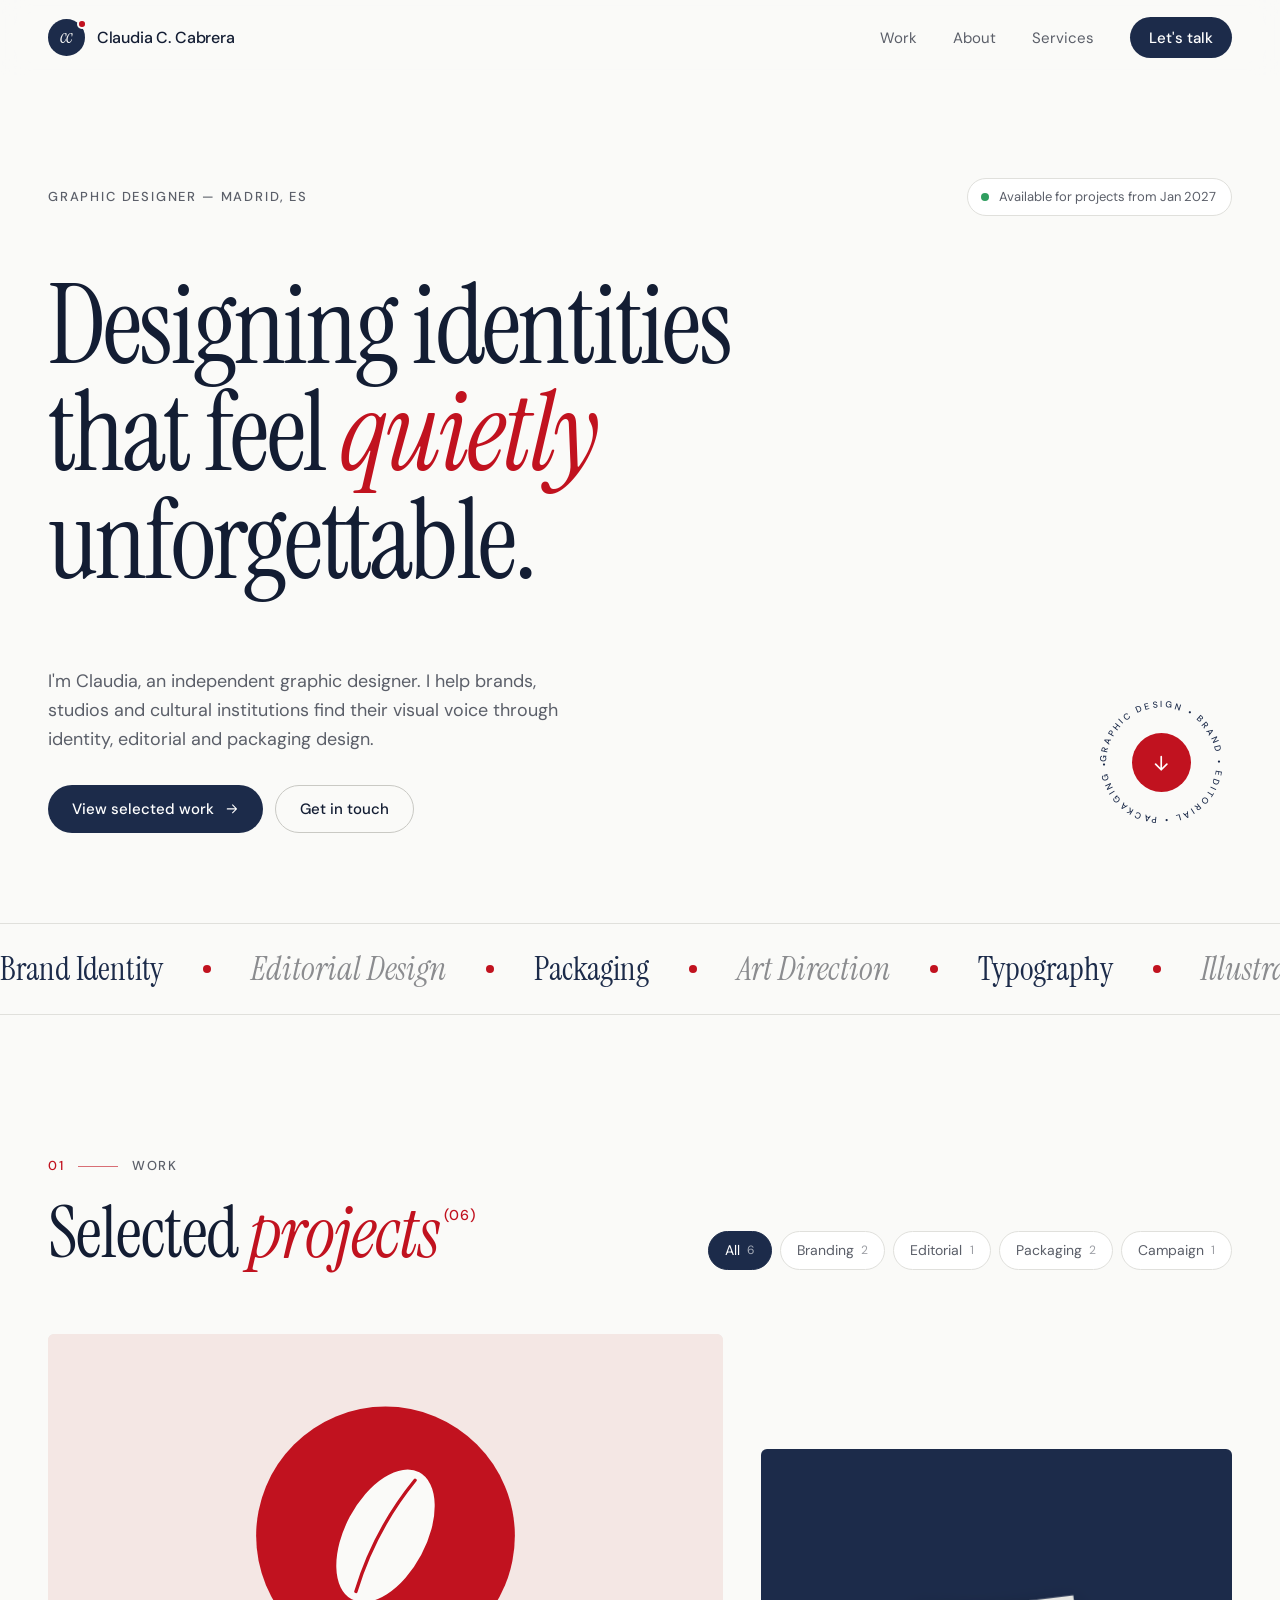
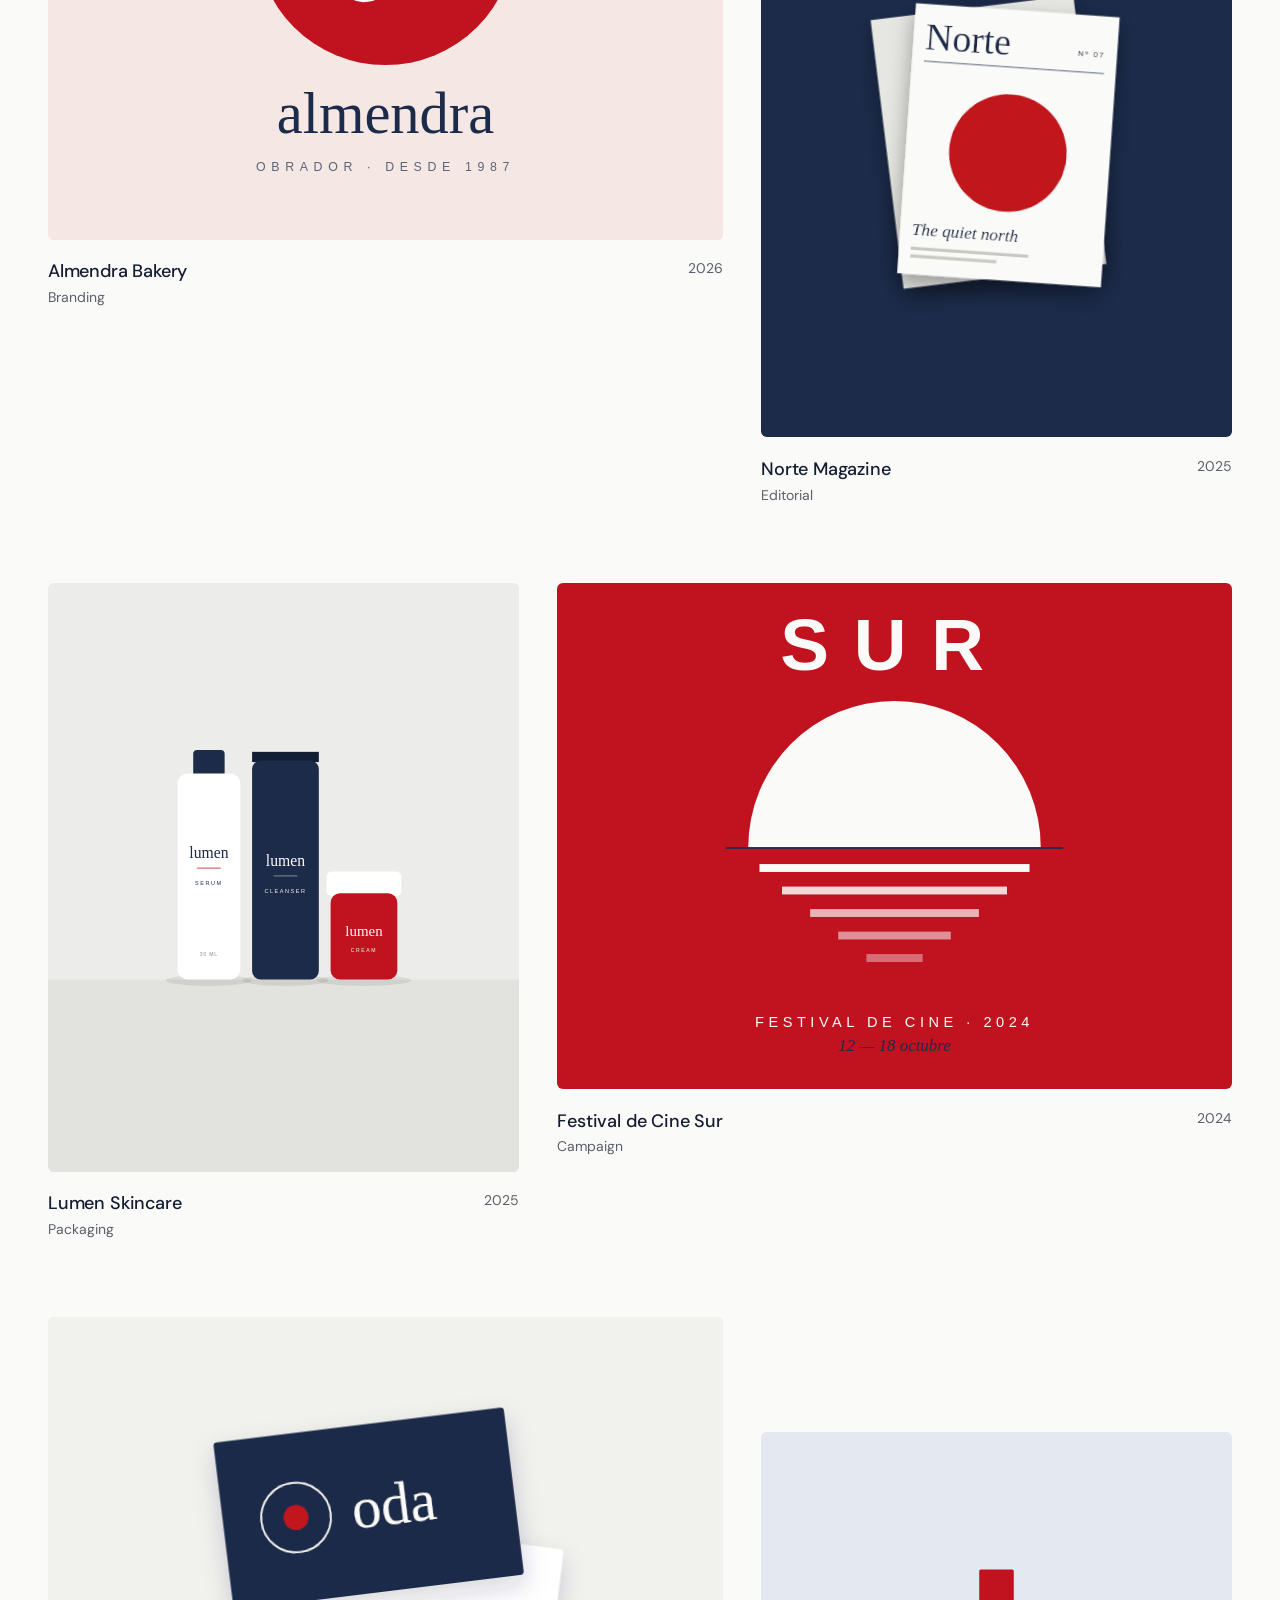
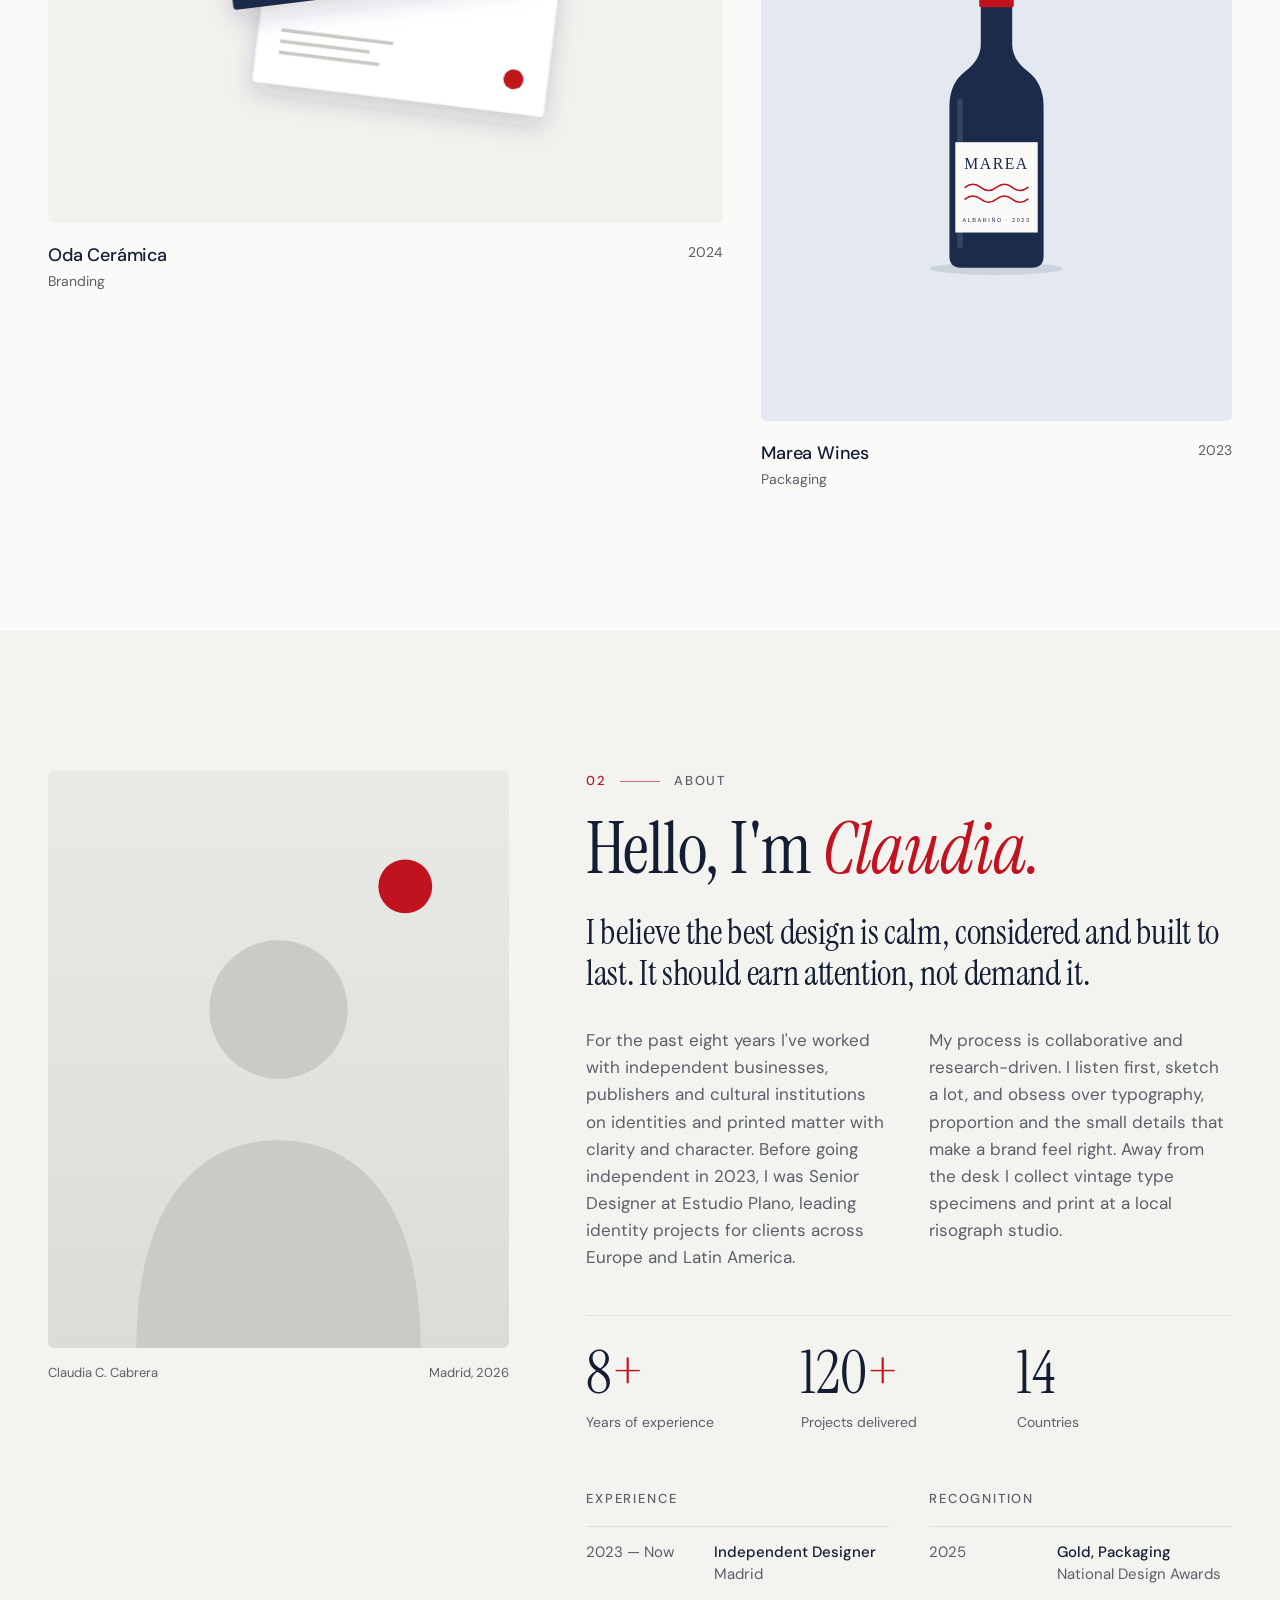
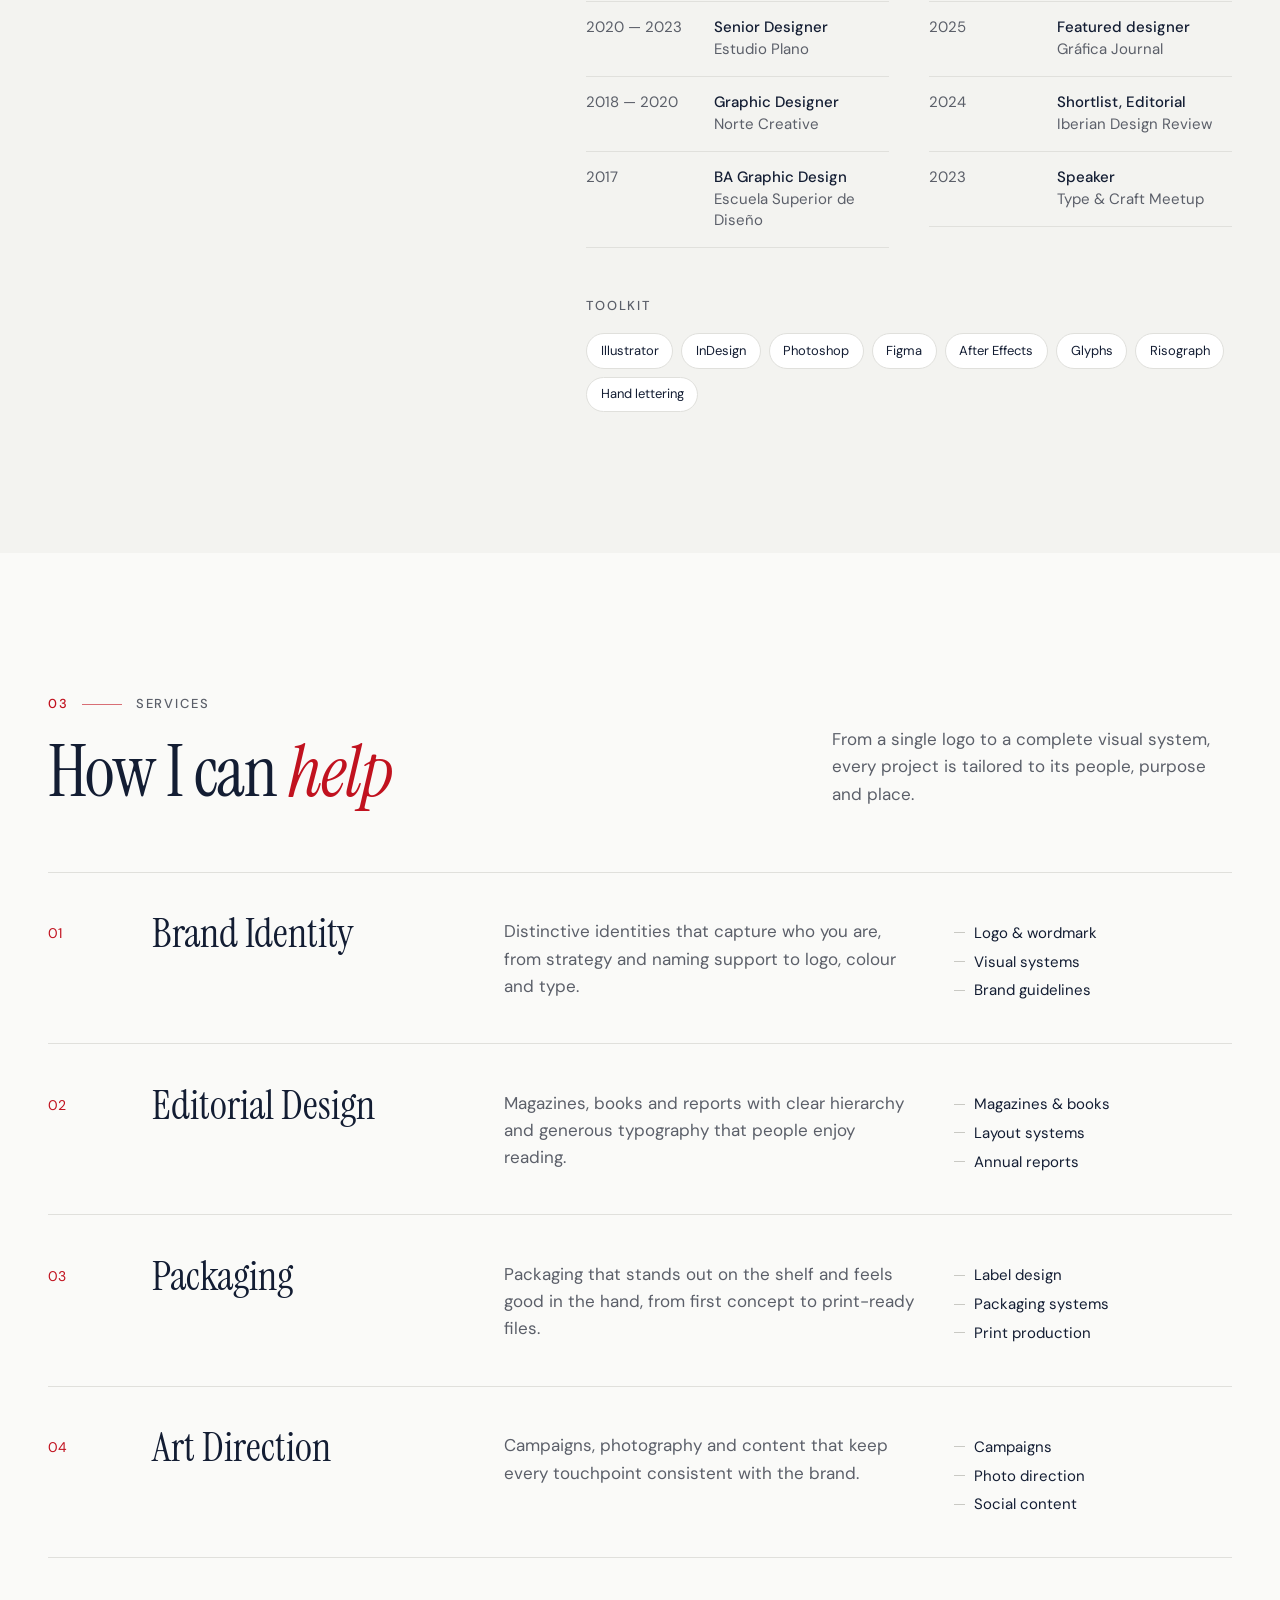
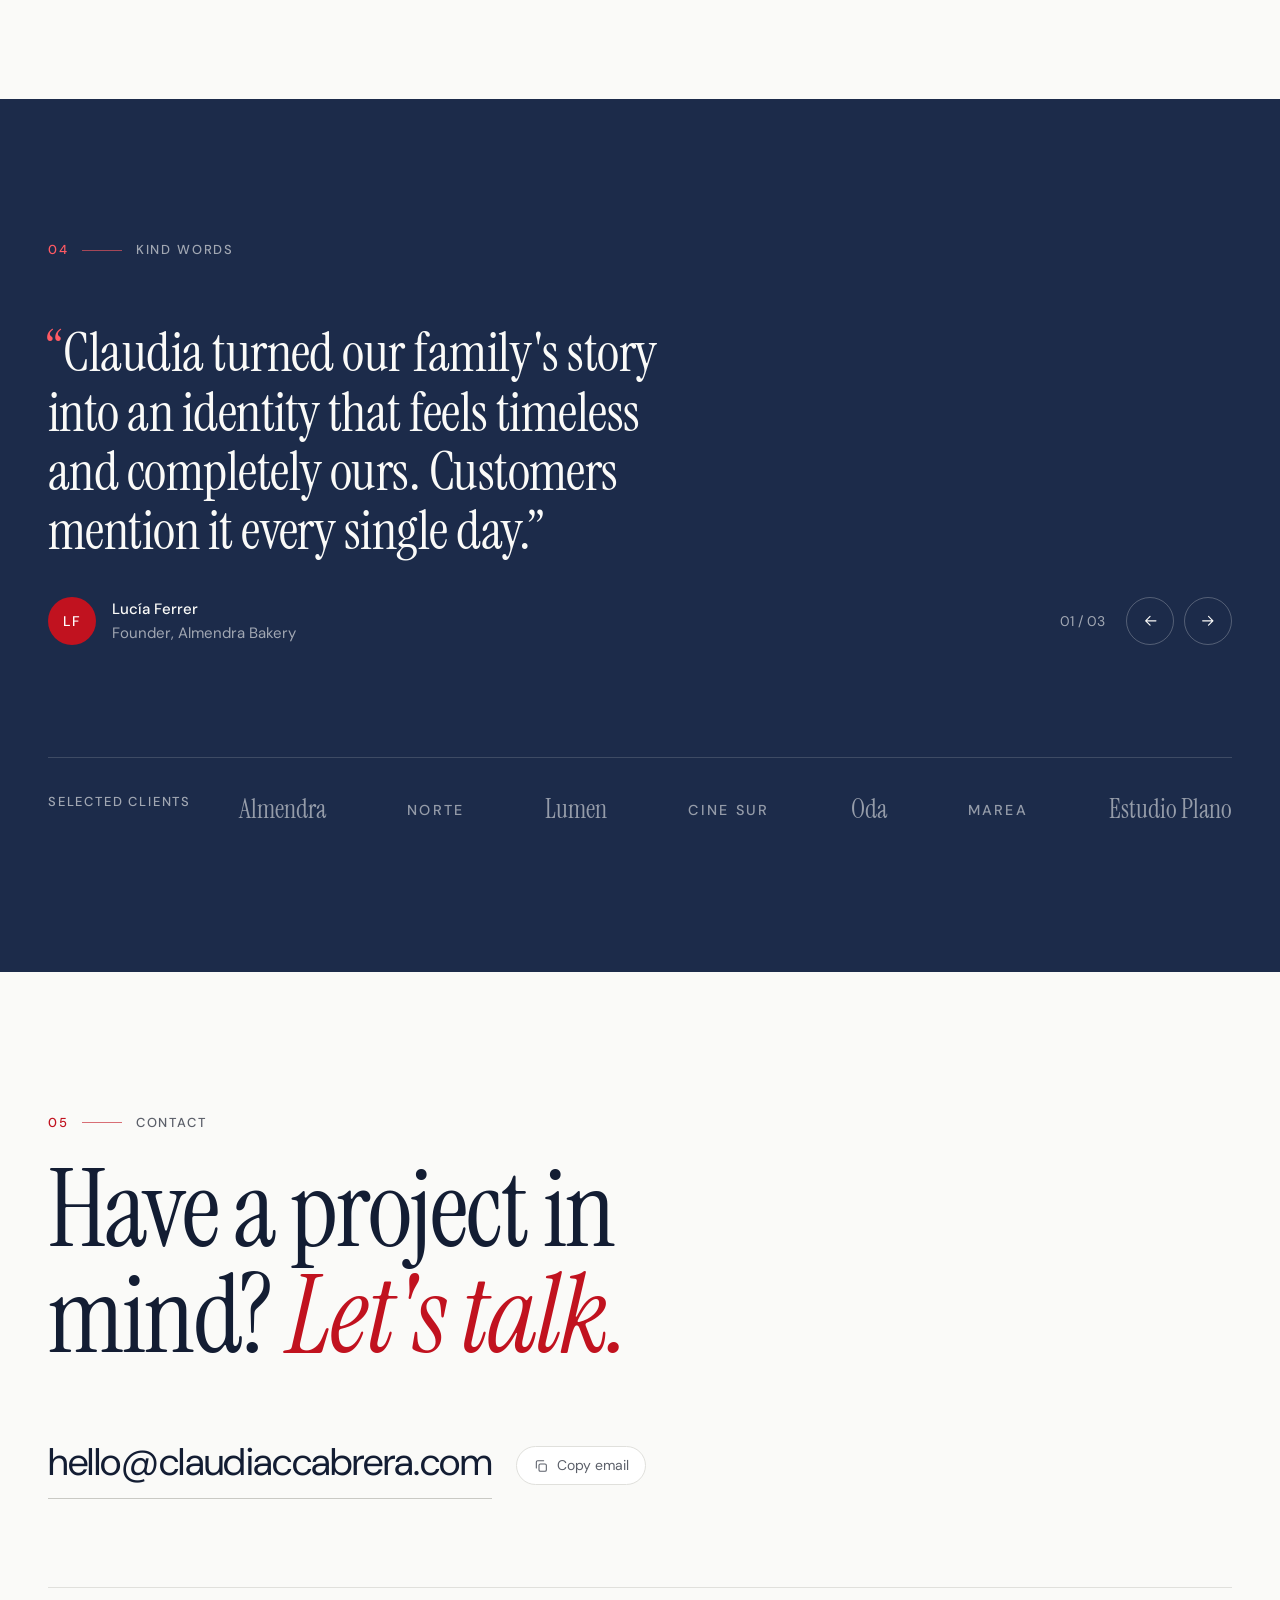
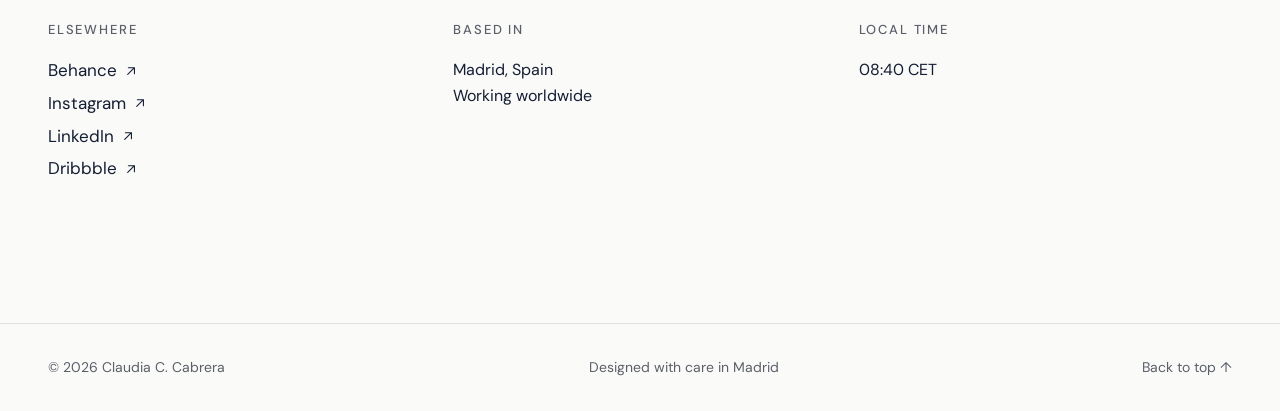
==== public/index.html @ 18cf929c "Add portfolio site Static portfolio for Claudia C. Cabrera (HTML/CSS/JS, no build step), ready for C" ====
<!doctype html>
<html lang="en">
<head>
  <meta charset="utf-8">
  <meta name="viewport" content="width=device-width, initial-scale=1">
  <title>Claudia C. Cabrera — Graphic Designer</title>
  <meta name="description" content="Claudia C. Cabrera is an independent graphic designer specialising in brand identity, editorial and packaging design.">
  <meta name="theme-color" content="#fafaf8">
  <link rel="canonical" href="https://claudiaccabrera.com/">

  <!-- Social sharing -->
  <meta property="og:type" content="website">
  <meta property="og:site_name" content="Claudia C. Cabrera">
  <meta property="og:title" content="Claudia C. Cabrera — Graphic Designer">
  <meta property="og:description" content="Brand identity, editorial and packaging design.">
  <meta property="og:url" content="https://claudiaccabrera.com/">
  <meta property="og:image" content="https://claudiaccabrera.com/assets/img/og-image.png">
  <meta name="twitter:card" content="summary_large_image">

  <link rel="icon" href="assets/img/favicon.svg" type="image/svg+xml">
  <link rel="preconnect" href="https://fonts.googleapis.com">
  <link rel="preconnect" href="https://fonts.gstatic.com" crossorigin>
  <link rel="stylesheet" href="https://fonts.googleapis.com/css2?family=DM+Sans:opsz,wght@9..40,300..600&family=Instrument+Serif:ital@0;1&display=swap">
  <link rel="stylesheet" href="assets/css/styles.css">
  <script>document.documentElement.classList.add("js");</script>
</head>
<body>
  <a class="skip-link" href="#main">Skip to content</a>

  <!-- ============================== HEADER ============================== -->
  <header class="site-header">
    <div class="container site-header__inner">
      <a class="brand" href="#top" aria-label="Claudia C. Cabrera, back to top">
        <span class="brand__mark" aria-hidden="true">cc</span>
        <span class="brand__name">Claudia C. Cabrera</span>
      </a>

      <button class="nav-toggle" type="button" aria-expanded="false" aria-controls="site-nav">
        <span class="visually-hidden">Menu</span>
        <span class="nav-toggle__bar nav-toggle__bar--top"></span>
        <span class="nav-toggle__bar nav-toggle__bar--bottom"></span>
      </button>

      <nav class="site-nav" id="site-nav" aria-label="Main">
        <ul>
          <li><a href="#work">Work</a></li>
          <li><a href="#about">About</a></li>
          <li><a href="#services">Services</a></li>
          <li><a class="btn btn--primary" href="#contact">Let's talk</a></li>
        </ul>
      </nav>
    </div>
  </header>

  <main id="main">

    <!-- ============================== HERO ============================== -->
    <section class="hero container" id="top" aria-labelledby="hero-title">
      <div class="hero__top" data-reveal>
        <p class="eyebrow">Graphic Designer — Madrid, ES</p>
        <p class="status"><span class="status__dot" aria-hidden="true"></span>Available for projects from Jan 2027</p>
      </div>

      <h1 class="hero__title" id="hero-title" data-reveal style="--delay:.08s">
        Designing identities that feel <em>quietly</em> unforgettable.
      </h1>

      <div class="hero__bottom">
        <div data-reveal style="--delay:.16s">
          <p class="hero__intro">
            I'm Claudia, an independent graphic designer. I help brands, studios and cultural
            institutions find their visual voice through identity, editorial and packaging design.
          </p>
          <div class="hero__actions">
            <a class="btn btn--primary" href="#work">
              View selected work
              <svg viewBox="0 0 24 24" fill="none" stroke="currentColor" stroke-width="1.6" stroke-linecap="round" stroke-linejoin="round" aria-hidden="true"><path d="M5 12h14M13 6l6 6-6 6"/></svg>
            </a>
            <a class="btn btn--ghost" href="#contact">Get in touch</a>
          </div>
        </div>

        <a class="badge" href="#work" aria-label="Scroll to selected work" data-reveal style="--delay:.24s">
          <svg class="badge__ring" viewBox="0 0 200 200" aria-hidden="true">
            <defs>
              <path id="badge-circle" d="M100,100 m-78,0 a78,78 0 1,1 156,0 a78,78 0 1,1 -156,0"/>
            </defs>
            <text><textPath href="#badge-circle" textLength="488" lengthAdjust="spacing">GRAPHIC DESIGN • BRAND • EDITORIAL • PACKAGING • </textPath></text>
          </svg>
          <span class="badge__center" aria-hidden="true">
            <svg viewBox="0 0 24 24" fill="none" stroke="currentColor" stroke-width="1.8" stroke-linecap="round" stroke-linejoin="round"><path d="M12 5v14M6 13l6 6 6-6"/></svg>
          </span>
        </a>
      </div>
    </section>

    <!-- ============================== MARQUEE ============================== -->
    <div class="marquee" aria-hidden="true">
      <div class="marquee__track">
        <div class="marquee__group">
          <span>Brand Identity</span><i class="marquee__dot"></i>
          <span>Editorial Design</span><i class="marquee__dot"></i>
          <span>Packaging</span><i class="marquee__dot"></i>
          <span>Art Direction</span><i class="marquee__dot"></i>
          <span>Typography</span><i class="marquee__dot"></i>
          <span>Illustration</span><i class="marquee__dot"></i>
        </div>
        <div class="marquee__group">
          <span>Brand Identity</span><i class="marquee__dot"></i>
          <span>Editorial Design</span><i class="marquee__dot"></i>
          <span>Packaging</span><i class="marquee__dot"></i>
          <span>Art Direction</span><i class="marquee__dot"></i>
          <span>Typography</span><i class="marquee__dot"></i>
          <span>Illustration</span><i class="marquee__dot"></i>
        </div>
      </div>
    </div>

    <!-- ============================== WORK ============================== -->
    <section class="section" id="work" aria-labelledby="work-title">
      <div class="container">
        <div class="section-head">
          <div>
            <p class="section-label" data-reveal><span class="section-label__num">01</span>Work</p>
            <h2 class="h2" id="work-title" data-reveal>Selected <em>projects</em><span class="count" id="work-count"></span></h2>
          </div>
          <div class="filters" id="work-filters" role="group" aria-label="Filter projects by category" data-reveal></div>
        </div>

        <!-- Project cards are generated from assets/js/data.js -->
        <div class="work-grid" id="work-grid"></div>
        <noscript><p>Please enable JavaScript to browse the projects.</p></noscript>
      </div>
    </section>

    <!-- ============================== ABOUT ============================== -->
    <section class="section section--gray" id="about" aria-labelledby="about-title">
      <div class="container about__grid">
        <figure class="about__portrait" data-reveal>
          <img src="assets/img/portrait.svg" alt="Portrait of Claudia C. Cabrera" width="1200" height="1500" loading="lazy">
          <figcaption><span>Claudia C. Cabrera</span><span>Madrid, 2026</span></figcaption>
        </figure>

        <div class="about__content">
          <p class="section-label" data-reveal><span class="section-label__num">02</span>About</p>
          <h2 class="h2" id="about-title" data-reveal>Hello, I'm <em>Claudia.</em></h2>
          <p class="about__lead" data-reveal>
            I believe the best design is calm, considered and built to last. It should earn
            attention, not demand it.
          </p>

          <div class="about__body" data-reveal>
            <p>
              For the past eight years I've worked with independent businesses, publishers and
              cultural institutions on identities and printed matter with clarity and character.
              Before going independent in 2023, I was Senior Designer at Estudio Plano, leading
              identity projects for clients across Europe and Latin America.
            </p>
            <p>
              My process is collaborative and research-driven. I listen first, sketch a lot, and
              obsess over typography, proportion and the small details that make a brand feel
              right. Away from the desk I collect vintage type specimens and print at a local
              risograph studio.
            </p>
          </div>

          <dl class="stats" data-reveal>
            <div class="stat"><dt class="stat__label">Years of experience</dt><dd class="stat__num">8<span>+</span></dd></div>
            <div class="stat"><dt class="stat__label">Projects delivered</dt><dd class="stat__num">120<span>+</span></dd></div>
            <div class="stat"><dt class="stat__label">Countries</dt><dd class="stat__num">14</dd></div>
          </dl>

          <div class="about__lists">
            <div data-reveal>
              <h3 class="list-title">Experience</h3>
              <ul class="timeline">
                <li><span class="when">2023 — Now</span><span class="what"><strong>Independent Designer</strong><span>Madrid</span></span></li>
                <li><span class="when">2020 — 2023</span><span class="what"><strong>Senior Designer</strong><span>Estudio Plano</span></span></li>
                <li><span class="when">2018 — 2020</span><span class="what"><strong>Graphic Designer</strong><span>Norte Creative</span></span></li>
                <li><span class="when">2017</span><span class="what"><strong>BA Graphic Design</strong><span>Escuela Superior de Diseño</span></span></li>
              </ul>
            </div>
            <div data-reveal style="--delay:.08s">
              <h3 class="list-title">Recognition</h3>
              <ul class="timeline">
                <li><span class="when">2025</span><span class="what"><strong>Gold, Packaging</strong><span>National Design Awards</span></span></li>
                <li><span class="when">2025</span><span class="what"><strong>Featured designer</strong><span>Gráfica Journal</span></span></li>
                <li><span class="when">2024</span><span class="what"><strong>Shortlist, Editorial</strong><span>Iberian Design Review</span></span></li>
                <li><span class="when">2023</span><span class="what"><strong>Speaker</strong><span>Type &amp; Craft Meetup</span></span></li>
              </ul>
            </div>
          </div>

          <div class="about__tools" data-reveal>
            <h3 class="list-title">Toolkit</h3>
            <ul class="tags">
              <li>Illustrator</li>
              <li>InDesign</li>
              <li>Photoshop</li>
              <li>Figma</li>
              <li>After Effects</li>
              <li>Glyphs</li>
              <li>Risograph</li>
              <li>Hand lettering</li>
            </ul>
          </div>
        </div>
      </div>
    </section>

    <!-- ============================== SERVICES ============================== -->
    <section class="section" id="services" aria-labelledby="services-title">
      <div class="container">
        <div class="section-head">
          <div>
            <p class="section-label" data-reveal><span class="section-label__num">03</span>Services</p>
            <h2 class="h2" id="services-title" data-reveal>How I can <em>help</em></h2>
          </div>
          <p class="section-head__aside" data-reveal>
            From a single logo to a complete visual system, every project is tailored to its
            people, purpose and place.
          </p>
        </div>

        <ol class="services__list">
          <li class="service" data-reveal>
            <span class="service__num">01</span>
            <h3 class="service__title">Brand Identity</h3>
            <p class="service__desc">Distinctive identities that capture who you are, from strategy and naming support to logo, colour and type.</p>
            <ul class="service__items"><li>Logo &amp; wordmark</li><li>Visual systems</li><li>Brand guidelines</li></ul>
          </li>
          <li class="service" data-reveal>
            <span class="service__num">02</span>
            <h3 class="service__title">Editorial Design</h3>
            <p class="service__desc">Magazines, books and reports with clear hierarchy and generous typography that people enjoy reading.</p>
            <ul class="service__items"><li>Magazines &amp; books</li><li>Layout systems</li><li>Annual reports</li></ul>
          </li>
          <li class="service" data-reveal>
            <span class="service__num">03</span>
            <h3 class="service__title">Packaging</h3>
            <p class="service__desc">Packaging that stands out on the shelf and feels good in the hand, from first concept to print-ready files.</p>
            <ul class="service__items"><li>Label design</li><li>Packaging systems</li><li>Print production</li></ul>
          </li>
          <li class="service" data-reveal>
            <span class="service__num">04</span>
            <h3 class="service__title">Art Direction</h3>
            <p class="service__desc">Campaigns, photography and content that keep every touchpoint consistent with the brand.</p>
            <ul class="service__items"><li>Campaigns</li><li>Photo direction</li><li>Social content</li></ul>
          </li>
        </ol>
      </div>
    </section>

    <!-- ============================== TESTIMONIALS ============================== -->
    <section class="section section--navy" id="testimonials" aria-labelledby="testimonials-title">
      <div class="container">
        <div class="section-head">
          <p class="section-label" data-reveal><span class="section-label__num">04</span>Kind words</p>
          <h2 class="visually-hidden" id="testimonials-title">Testimonials</h2>
        </div>

        <div class="quotes" data-quotes data-reveal>
          <div class="quotes__viewport" aria-live="polite">
            <figure class="quote-item">
              <blockquote class="quote"><p><span class="quote__mark">“</span>Claudia turned our family's story into an identity that feels timeless and completely ours. Customers mention it every single day.”</p></blockquote>
              <figcaption class="quote-author">
                <span class="quote-author__avatar" aria-hidden="true">LF</span>
                <span><strong>Lucía Ferrer</strong><span class="quote-author__role">Founder, Almendra Bakery</span></span>
              </figcaption>
            </figure>
            <figure class="quote-item">
              <blockquote class="quote"><p><span class="quote__mark">“</span>She brought calm and clarity to a magazine that had outgrown itself. Working with her felt like a true creative partnership.”</p></blockquote>
              <figcaption class="quote-author">
                <span class="quote-author__avatar" aria-hidden="true">MR</span>
                <span><strong>Mateo Ruiz</strong><span class="quote-author__role">Editor-in-chief, Norte Magazine</span></span>
              </figcaption>
            </figure>
            <figure class="quote-item">
              <blockquote class="quote"><p><span class="quote__mark">“</span>Meticulous, thoughtful and always on time. Our packaging has never looked or sold better.”</p></blockquote>
              <figcaption class="quote-author">
                <span class="quote-author__avatar" aria-hidden="true">AS</span>
                <span><strong>Ana Soler</strong><span class="quote-author__role">Co-founder, Lumen Skincare</span></span>
              </figcaption>
            </figure>
          </div>

          <div class="quotes__controls">
            <span class="quotes__count" data-quotes-count>01 / 03</span>
            <button class="icon-btn" type="button" data-quotes-prev aria-label="Previous testimonial">
              <svg viewBox="0 0 24 24" fill="none" stroke="currentColor" stroke-width="1.6" stroke-linecap="round" stroke-linejoin="round" aria-hidden="true"><path d="M19 12H5M11 18l-6-6 6-6"/></svg>
            </button>
            <button class="icon-btn" type="button" data-quotes-next aria-label="Next testimonial">
              <svg viewBox="0 0 24 24" fill="none" stroke="currentColor" stroke-width="1.6" stroke-linecap="round" stroke-linejoin="round" aria-hidden="true"><path d="M5 12h14M13 6l6 6-6 6"/></svg>
            </button>
          </div>
        </div>

        <div class="clients" data-reveal>
          <p class="clients__label list-title">Selected clients</p>
          <ul class="clients__list">
            <li>Almendra</li>
            <li>Norte</li>
            <li>Lumen</li>
            <li>Cine Sur</li>
            <li>Oda</li>
            <li>Marea</li>
            <li>Estudio Plano</li>
          </ul>
        </div>
      </div>
    </section>

    <!-- ============================== CONTACT ============================== -->
    <section class="section" id="contact" aria-labelledby="contact-title">
      <div class="container">
        <p class="section-label" data-reveal><span class="section-label__num">05</span>Contact</p>
        <h2 class="contact__title" id="contact-title" data-reveal>Have a project in mind? <em>Let's talk.</em></h2>

        <div class="contact__email-row" data-reveal>
          <a class="contact__email" href="mailto:hello@claudiaccabrera.com">hello@claudiaccabrera.com</a>
          <button class="chip copy-btn" type="button" data-copy="hello@claudiaccabrera.com">
            <svg viewBox="0 0 24 24" fill="none" stroke="currentColor" stroke-width="1.6" stroke-linecap="round" stroke-linejoin="round" aria-hidden="true"><rect x="9" y="9" width="11" height="11" rx="2"/><path d="M5 15V6a2 2 0 0 1 2-2h9"/></svg>
            <span data-copy-label>Copy email</span>
          </button>
        </div>

        <div class="contact__grid" data-reveal>
          <div>
            <h3 class="list-title">Elsewhere</h3>
            <ul class="contact__links">
              <li><a class="link-arrow" href="https://www.behance.net/" target="_blank" rel="noopener">Behance <svg viewBox="0 0 24 24" fill="none" stroke="currentColor" stroke-width="1.6" stroke-linecap="round" stroke-linejoin="round" aria-hidden="true"><path d="M7 17 17 7M8 7h9v9"/></svg></a></li>
              <li><a class="link-arrow" href="https://www.instagram.com/" target="_blank" rel="noopener">Instagram <svg viewBox="0 0 24 24" fill="none" stroke="currentColor" stroke-width="1.6" stroke-linecap="round" stroke-linejoin="round" aria-hidden="true"><path d="M7 17 17 7M8 7h9v9"/></svg></a></li>
              <li><a class="link-arrow" href="https://www.linkedin.com/" target="_blank" rel="noopener">LinkedIn <svg viewBox="0 0 24 24" fill="none" stroke="currentColor" stroke-width="1.6" stroke-linecap="round" stroke-linejoin="round" aria-hidden="true"><path d="M7 17 17 7M8 7h9v9"/></svg></a></li>
              <li><a class="link-arrow" href="https://dribbble.com/" target="_blank" rel="noopener">Dribbble <svg viewBox="0 0 24 24" fill="none" stroke="currentColor" stroke-width="1.6" stroke-linecap="round" stroke-linejoin="round" aria-hidden="true"><path d="M7 17 17 7M8 7h9v9"/></svg></a></li>
            </ul>
          </div>
          <div>
            <h3 class="list-title">Based in</h3>
            <p>Madrid, Spain<br>Working worldwide</p>
          </div>
          <div>
            <h3 class="list-title">Local time</h3>
            <p data-local-time>—</p>
          </div>
        </div>
      </div>
    </section>
  </main>

  <!-- ============================== FOOTER ============================== -->
  <footer class="site-footer">
    <div class="container site-footer__inner">
      <p>© <span data-year>2026</span> Claudia C. Cabrera</p>
      <p>Designed with care in Madrid</p>
      <a href="#top">Back to top ↑</a>
    </div>
  </footer>

  <script src="assets/js/data.js" defer></script>
  <script src="assets/js/main.js" defer></script>
</body>
</html>
---- public/assets/css/styles.css ----
/* ==========================================================================
   Claudia C. Cabrera — Portfolio
   Palette: white / warm grays / cereza red / dark blue
   ========================================================================== */

:root {
  /* Palette */
  --white: #ffffff;
  --paper: #fafaf8;
  --gray-50: #f3f3f0;
  --gray-100: #ececea;
  --gray-200: #e0e0dc;
  --gray-300: #c9c9c4;
  --gray-500: #8b8c8f;
  --gray-700: #5b5f69;
  --navy: #1c2b4a;
  --navy-900: #131d33;
  --cereza: #c1121f;
  --cereza-700: #9e0f1a;

  /* Roles */
  --bg: var(--paper);
  --text: var(--navy-900);
  --muted: var(--gray-700);
  --line: var(--gray-200);

  /* Type */
  --font-serif: "Instrument Serif", Georgia, "Times New Roman", serif;
  --font-sans: "DM Sans", system-ui, -apple-system, "Segoe UI", Roboto, sans-serif;

  /* Layout */
  --container: 1320px;
  --gutter: clamp(1.25rem, 4vw, 3rem);
  --section: clamp(5rem, 11vw, 9.5rem);
  --radius: 6px;
  --header-h: 76px;
  --ease: cubic-bezier(0.22, 1, 0.36, 1);
}

/* --------------------------------------------------------------------------
   Base
   -------------------------------------------------------------------------- */

*,
*::before,
*::after { box-sizing: border-box; }

html {
  -webkit-text-size-adjust: 100%;
  scroll-behavior: smooth;
  scroll-padding-top: var(--header-h);
}

body {
  margin: 0;
  background: var(--bg);
  color: var(--text);
  font-family: var(--font-sans);
  font-size: 1.0625rem;
  line-height: 1.6;
  -webkit-font-smoothing: antialiased;
  -moz-osx-font-smoothing: grayscale;
  text-rendering: optimizeLegibility;
}

img { display: block; max-width: 100%; height: auto; }
a { color: inherit; text-decoration: none; }
button { font: inherit; color: inherit; background: none; border: 0; padding: 0; cursor: pointer; }
h1, h2, h3, h4, p, ul, ol, dl, dd, figure, blockquote { margin: 0; }
ul, ol { padding: 0; list-style: none; }

::selection { background: var(--cereza); color: var(--white); }
:focus-visible { outline: 2px solid var(--cereza); outline-offset: 3px; border-radius: 2px; }

.container {
  width: 100%;
  max-width: var(--container);
  margin-inline: auto;
  padding-inline: var(--gutter);
}

.skip-link {
  position: absolute;
  left: 1rem;
  top: -100px;
  z-index: 100;
  padding: 0.75rem 1.25rem;
  background: var(--navy);
  color: var(--white);
  border-radius: 999px;
  font-size: 0.875rem;
}
.skip-link:focus { top: 1rem; }

.visually-hidden {
  position: absolute !important;
  width: 1px; height: 1px;
  padding: 0; margin: -1px;
  overflow: hidden;
  clip: rect(0, 0, 0, 0);
  white-space: nowrap;
  border: 0;
}

/* --------------------------------------------------------------------------
   Typography helpers
   -------------------------------------------------------------------------- */

.eyebrow,
.list-title {
  font-size: 0.8125rem;
  font-weight: 500;
  letter-spacing: 0.14em;
  text-transform: uppercase;
  color: var(--muted);
}

.section-label {
  display: flex;
  align-items: center;
  font-size: 0.8125rem;
  font-weight: 500;
  letter-spacing: 0.14em;
  text-transform: uppercase;
  color: var(--muted);
}
.section-label__num {
  display: inline-flex;
  align-items: center;
  color: var(--cereza);
  font-variant-numeric: tabular-nums;
}
.section-label__num::after {
  content: "";
  width: 2.5rem;
  height: 1px;
  margin-inline: 0.85rem;
  background: currentColor;
  opacity: 0.6;
}

.h2 {
  font-family: var(--font-serif);
  font-weight: 400;
  font-size: clamp(2.6rem, 5.6vw, 4.9rem);
  line-height: 1.02;
  letter-spacing: -0.015em;
}
.h2 em,
.hero__title em,
.contact__title em,
.project-title em { font-style: italic; color: var(--cereza); }

.count {
  font-family: var(--font-sans);
  font-size: 0.2em;
  font-weight: 500;
  letter-spacing: 0.05em;
  color: var(--cereza);
  vertical-align: super;
  position: relative;
  top: -0.9em;
  margin-left: 0.4em;
}

/* --------------------------------------------------------------------------
   Buttons & links
   -------------------------------------------------------------------------- */

.btn {
  display: inline-flex;
  align-items: center;
  justify-content: center;
  gap: 0.6rem;
  height: 3rem;
  padding: 0 1.5rem;
  border-radius: 999px;
  font-size: 0.9375rem;
  font-weight: 500;
  white-space: nowrap;
  transition: background-color 0.3s var(--ease), color 0.3s var(--ease), border-color 0.3s var(--ease);
}
.btn svg { width: 1.05em; height: 1.05em; transition: transform 0.35s var(--ease); }
.btn:hover svg { transform: translateX(3px); }

.btn--primary { background: var(--navy); color: var(--white); }
.btn--primary:hover { background: var(--cereza); }

.btn--ghost { border: 1px solid var(--gray-300); color: var(--text); }
.btn--ghost:hover { border-color: var(--navy); }

.chip {
  display: inline-flex;
  align-items: center;
  gap: 0.45rem;
  height: 2.4rem;
  padding: 0 1rem;
  border: 1px solid var(--line);
  border-radius: 999px;
  background: var(--white);
  color: var(--muted);
  font-size: 0.875rem;
  transition: color 0.25s var(--ease), border-color 0.25s var(--ease), background-color 0.25s var(--ease);
}
.chip:hover { color: var(--text); border-color: var(--gray-300); }
.chip[aria-pressed="true"] { background: var(--navy); border-color: var(--navy); color: var(--white); }
.chip__count { font-size: 0.75rem; opacity: 0.6; font-variant-numeric: tabular-nums; }

.link-arrow {
  display: inline-flex;
  align-items: center;
  gap: 0.4rem;
  background: linear-gradient(currentColor, currentColor) 0 100% / 0 1px no-repeat;
  transition: background-size 0.45s var(--ease), color 0.25s;
}
.link-arrow:hover { background-size: 100% 1px; color: var(--cereza); }
.link-arrow svg { width: 0.95em; height: 0.95em; }

/* --------------------------------------------------------------------------
   Header & navigation
   -------------------------------------------------------------------------- */

.site-header {
  position: sticky;
  top: 0;
  z-index: 50;
  height: var(--header-h);
  border-bottom: 1px solid transparent;
  transition: border-color 0.3s var(--ease);
}
/* Blur lives on a pseudo-element so the fixed mobile menu isn't trapped inside the header */
.site-header::before {
  content: "";
  position: absolute;
  inset: 0;
  z-index: -1;
  background: rgba(250, 250, 248, 0.84);
  -webkit-backdrop-filter: saturate(180%) blur(14px);
  backdrop-filter: saturate(180%) blur(14px);
}
.site-header.is-scrolled { border-bottom-color: var(--line); }

.site-header__inner {
  height: 100%;
  display: flex;
  align-items: center;
  justify-content: space-between;
  gap: 2rem;
}

.brand {
  position: relative;
  z-index: 60;
  display: inline-flex;
  align-items: center;
  gap: 0.75rem;
  font-weight: 500;
  letter-spacing: -0.01em;
}
.brand__mark {
  position: relative;
  display: grid;
  place-items: center;
  width: 2.3rem;
  height: 2.3rem;
  border-radius: 50%;
  background: var(--navy);
  color: var(--paper);
  font-family: var(--font-serif);
  font-style: italic;
  font-size: 1.2rem;
  line-height: 1;
  padding-bottom: 0.12rem;
  transition: background-color 0.3s var(--ease);
}
.brand__mark::after {
  content: "";
  position: absolute;
  top: 0;
  right: -2px;
  width: 0.6rem;
  height: 0.6rem;
  border-radius: 50%;
  background: var(--cereza);
  border: 2px solid var(--paper);
  transition: background-color 0.3s var(--ease);
}
.brand:hover .brand__mark { background: var(--cereza); }
.brand:hover .brand__mark::after { background: var(--navy); }
.brand__name { font-size: 1rem; }

.site-nav ul { display: flex; align-items: center; gap: 2.25rem; }
.site-nav a:not(.btn) {
  position: relative;
  font-size: 0.9375rem;
  color: var(--muted);
  transition: color 0.2s;
}
.site-nav a:not(.btn)::after {
  content: "";
  position: absolute;
  left: 50%;
  bottom: -0.45rem;
  width: 4px;
  height: 4px;
  border-radius: 50%;
  background: var(--cereza);
  transform: translateX(-50%) scale(0);
  transition: transform 0.3s var(--ease);
}
.site-nav a:not(.btn):hover,
.site-nav a[aria-current]:not(.btn) { color: var(--text); }
.site-nav a[aria-current]:not(.btn)::after { transform: translateX(-50%) scale(1); }
.site-nav .btn { height: 2.6rem; padding: 0 1.2rem; }

.nav-toggle { display: none; }

@media (max-width: 860px) {
  .nav-toggle {
    position: relative;
    z-index: 60;
    display: inline-flex;
    width: 2.75rem;
    height: 2.75rem;
    margin-right: -0.6rem;
  }
  .nav-toggle__bar {
    position: absolute;
    top: 50%;
    left: 50%;
    width: 22px;
    height: 1.5px;
    background: var(--text);
    transition: transform 0.35s var(--ease);
  }
  .nav-toggle__bar--top { transform: translate(-50%, -4px); }
  .nav-toggle__bar--bottom { transform: translate(-50%, 4px); }
  .nav-open .nav-toggle__bar--top { transform: translate(-50%, 0) rotate(45deg); }
  .nav-open .nav-toggle__bar--bottom { transform: translate(-50%, 0) rotate(-45deg); }

  .site-nav {
    position: fixed;
    inset: 0;
    z-index: 55;
    display: flex;
    flex-direction: column;
    justify-content: center;
    padding: var(--header-h) var(--gutter) 3rem;
    background: var(--paper);
    opacity: 0;
    visibility: hidden;
    transition: opacity 0.35s var(--ease), visibility 0.35s;
  }
  .nav-open .site-nav { opacity: 1; visibility: visible; }
  .site-nav ul { flex-direction: column; align-items: flex-start; gap: 1rem; }
  .site-nav a:not(.btn) {
    font-family: var(--font-serif);
    font-size: clamp(2.5rem, 11vw, 3.5rem);
    line-height: 1.1;
    color: var(--text);
  }
  .site-nav a:not(.btn)::after { display: none; }
  .site-nav .btn { margin-top: 1.25rem; height: 3rem; padding: 0 1.5rem; }
  body.nav-open { overflow: hidden; }
}

/* --------------------------------------------------------------------------
   Sections
   -------------------------------------------------------------------------- */

.section { padding-block: var(--section); }
.section--gray { background: var(--gray-50); }
.section--navy { background: var(--navy); color: var(--paper); }
.section--navy .section-label { color: rgba(250, 250, 248, 0.6); }
.section--navy .section-label__num { color: #ff5a63; }

.section-head {
  display: flex;
  flex-wrap: wrap;
  align-items: flex-end;
  justify-content: space-between;
  gap: 2rem;
  margin-bottom: clamp(2.75rem, 5vw, 4.25rem);
}
.section-head .h2 { margin-top: 1.25rem; }
.section-head__aside { max-width: 25rem; color: var(--muted); }

/* --------------------------------------------------------------------------
   Hero
   -------------------------------------------------------------------------- */

.hero {
  padding-top: clamp(3rem, 8vw, 7rem);
  padding-bottom: clamp(3.5rem, 7vw, 6rem);
}

.hero__top {
  display: flex;
  flex-wrap: wrap;
  align-items: center;
  justify-content: space-between;
  gap: 1rem;
  margin-bottom: clamp(2rem, 5vw, 3.5rem);
}

.status {
  display: inline-flex;
  align-items: center;
  gap: 0.6rem;
  padding: 0.45rem 0.95rem 0.45rem 0.8rem;
  border: 1px solid var(--line);
  border-radius: 999px;
  background: var(--white);
  font-size: 0.8125rem;
  color: var(--muted);
}
.status__dot {
  width: 0.5rem;
  height: 0.5rem;
  border-radius: 50%;
  background: #2f9e5f;
  animation: pulse 2.4s infinite;
}
@keyframes pulse {
  0% { box-shadow: 0 0 0 0 rgba(47, 158, 95, 0.45); }
  70% { box-shadow: 0 0 0 8px rgba(47, 158, 95, 0); }
  100% { box-shadow: 0 0 0 0 rgba(47, 158, 95, 0); }
}

.hero__title {
  max-width: 13.5ch;
  font-family: var(--font-serif);
  font-weight: 400;
  font-size: clamp(3.1rem, 8.6vw, 8.5rem);
  line-height: 0.98;
  letter-spacing: -0.025em;
}

.hero__bottom {
  display: grid;
  grid-template-columns: 1fr auto;
  align-items: end;
  gap: 2.5rem;
  margin-top: clamp(2.5rem, 6vw, 4.5rem);
}
.hero__intro {
  max-width: 34rem;
  font-size: clamp(1.0625rem, 1.4vw, 1.25rem);
  color: var(--muted);
}
.hero__actions { display: flex; flex-wrap: wrap; gap: 0.75rem; margin-top: 2rem; }

.badge {
  position: relative;
  display: grid;
  place-items: center;
  flex-shrink: 0;
  width: clamp(7.5rem, 11vw, 9.75rem);
  aspect-ratio: 1;
}
.badge__ring {
  position: absolute;
  inset: 0;
  width: 100%;
  height: 100%;
  animation: spin 26s linear infinite;
}
.badge__ring text {
  font-family: var(--font-sans);
  font-size: 12.5px;
  font-weight: 500;
  fill: var(--navy);
}
.badge__center {
  display: grid;
  place-items: center;
  width: 42%;
  aspect-ratio: 1;
  border-radius: 50%;
  background: var(--cereza);
  color: var(--white);
  transition: transform 0.45s var(--ease), background-color 0.3s var(--ease);
}
.badge__center svg { width: 38%; height: 38%; }
.badge:hover .badge__center { transform: scale(1.08); background: var(--navy); }
@keyframes spin { to { transform: rotate(360deg); } }

@media (max-width: 700px) {
  .hero__bottom { grid-template-columns: 1fr; }
  .badge { display: none; }
}

/* --------------------------------------------------------------------------
   Marquee
   -------------------------------------------------------------------------- */

.marquee {
  overflow: hidden;
  padding-block: 1.15rem;
  border-block: 1px solid var(--line);
}
.marquee__track {
  display: flex;
  width: max-content;
  animation: marquee 42s linear infinite;
}
.marquee:hover .marquee__track { animation-play-state: paused; }
.marquee__group {
  display: flex;
  align-items: center;
  gap: 2.5rem;
  padding-right: 2.5rem;
  font-family: var(--font-serif);
  font-size: clamp(1.5rem, 2.6vw, 2.3rem);
  color: var(--navy);
  white-space: nowrap;
}
.marquee__group span:nth-of-type(even) { font-style: italic; color: var(--gray-500); }
.marquee__dot {
  width: 0.5rem;
  height: 0.5rem;
  border-radius: 50%;
  background: var(--cereza);
}
@keyframes marquee { to { transform: translateX(-50%); } }

/* --------------------------------------------------------------------------
   Work grid
   -------------------------------------------------------------------------- */

.filters { display: flex; flex-wrap: wrap; gap: 0.5rem; }

.work-grid {
  display: grid;
  grid-template-columns: repeat(12, 1fr);
  column-gap: clamp(1.25rem, 3vw, 2.5rem);
  row-gap: clamp(3rem, 6vw, 5.5rem);
  align-items: start;
  transition: opacity 0.25s var(--ease);
}
.work-grid.is-fading { opacity: 0; }

/* Editorial rhythm: wide / narrow, narrow / wide */
.work-card { grid-column: span 7; }
.work-card:nth-child(4n + 2),
.work-card:nth-child(4n + 3) { grid-column: span 5; }
.work-card:nth-child(4n + 2) { margin-top: clamp(0rem, 9vw, 8.5rem); }

.work-card__link { display: block; }
.work-card__media {
  position: relative;
  overflow: hidden;
  aspect-ratio: 4 / 3;
  border-radius: var(--radius);
  background: var(--gray-100);
}
.work-card:nth-child(4n + 2) .work-card__media,
.work-card:nth-child(4n + 3) .work-card__media { aspect-ratio: 4 / 5; }
.work-card__media img {
  width: 100%;
  height: 100%;
  object-fit: cover;
  transition: transform 1.1s var(--ease);
}
.work-card__link:hover .work-card__media img { transform: scale(1.035); }

.work-card__cta {
  position: absolute;
  left: 1rem;
  bottom: 1rem;
  display: inline-flex;
  align-items: center;
  gap: 0.5rem;
  padding: 0.55rem 1rem;
  border-radius: 999px;
  background: var(--white);
  color: var(--text);
  font-size: 0.8125rem;
  font-weight: 500;
  opacity: 0;
  transform: translateY(8px);
  transition: opacity 0.4s var(--ease), transform 0.4s var(--ease);
}
.work-card__cta svg { width: 1em; height: 1em; color: var(--cereza); }
.work-card__link:hover .work-card__cta,
.work-card__link:focus-visible .work-card__cta { opacity: 1; transform: none; }

.work-card__meta {
  display: grid;
  grid-template-columns: 1fr auto;
  column-gap: 1rem;
  padding-top: 1.1rem;
}
.work-card__title {
  font-size: 1.125rem;
  font-weight: 500;
  letter-spacing: -0.01em;
  transition: color 0.25s;
}
.work-card__link:hover .work-card__title { color: var(--cereza); }
.work-card__year { font-size: 0.875rem; color: var(--muted); font-variant-numeric: tabular-nums; }
.work-card__cat { grid-column: 1 / -1; font-size: 0.875rem; color: var(--muted); }

@media (max-width: 760px) {
  .work-card,
  .work-card:nth-child(n) { grid-column: 1 / -1; margin-top: 0; }
  .work-card:nth-child(n) .work-card__media { aspect-ratio: 4 / 5; }
}

/* --------------------------------------------------------------------------
   About
   -------------------------------------------------------------------------- */

.about__grid {
  display: grid;
  grid-template-columns: 5fr 7fr;
  align-items: start;
  gap: clamp(2.5rem, 6vw, 6rem);
}
.about__portrait { position: sticky; top: calc(var(--header-h) + 2rem); }
.about__portrait img {
  width: 100%;
  aspect-ratio: 4 / 5;
  object-fit: cover;
  border-radius: var(--radius);
  background: var(--gray-100);
}
.about__portrait figcaption {
  display: flex;
  justify-content: space-between;
  margin-top: 0.9rem;
  font-size: 0.8125rem;
  color: var(--muted);
}

.about__content .h2 { margin-top: 1.25rem; }
.about__lead {
  margin-top: 1.75rem;
  font-family: var(--font-serif);
  font-size: clamp(1.6rem, 2.7vw, 2.35rem);
  line-height: 1.18;
  letter-spacing: -0.01em;
}
.about__body {
  margin-top: 2rem;
  columns: 2;
  column-gap: 2.5rem;
  color: var(--muted);
}
.about__body p { break-inside: avoid; margin-bottom: 1em; }

.stats {
  display: grid;
  grid-template-columns: repeat(3, 1fr);
  margin-top: 2.5rem;
  border-top: 1px solid var(--line);
}
.stat {
  display: flex;
  flex-direction: column-reverse;
  justify-content: flex-end;
  padding: 1.75rem 1.25rem 0 0;
}
.stat__num {
  font-family: var(--font-serif);
  font-size: clamp(2.6rem, 4.6vw, 3.9rem);
  line-height: 1;
}
.stat__num span { color: var(--cereza); }
.stat__label { margin-top: 0.5rem; font-size: 0.875rem; color: var(--muted); }

.about__lists {
  display: grid;
  grid-template-columns: 1fr 1fr;
  gap: 2.5rem;
  margin-top: 3.5rem;
}
.list-title { margin-bottom: 1rem; }

.timeline li {
  display: grid;
  grid-template-columns: 7rem 1fr;
  gap: 1rem;
  padding: 0.95rem 0;
  border-top: 1px solid var(--line);
  font-size: 0.9375rem;
  line-height: 1.45;
}
.timeline li:last-child { border-bottom: 1px solid var(--line); }
.timeline .when { color: var(--muted); font-variant-numeric: tabular-nums; }
.timeline strong { display: block; font-weight: 500; }
.timeline .what span { color: var(--muted); }

.about__tools { margin-top: 3rem; }
.tags { display: flex; flex-wrap: wrap; gap: 0.5rem; }
.tags li {
  padding: 0.4rem 0.85rem;
  border: 1px solid var(--line);
  border-radius: 999px;
  background: var(--white);
  font-size: 0.8125rem;
}

@media (max-width: 960px) {
  .about__grid { grid-template-columns: 1fr; }
  .about__portrait { position: static; max-width: 28rem; }
}
@media (max-width: 640px) {
  .about__body { columns: 1; }
  .about__lists { grid-template-columns: 1fr; }
  .stat { padding-right: 0.5rem; }
}

/* --------------------------------------------------------------------------
   Services
   -------------------------------------------------------------------------- */

.services__list { border-top: 1px solid var(--line); counter-reset: none; }
.service {
  display: grid;
  grid-template-columns: 4.5rem 1.15fr 1.5fr 1fr;
  align-items: start;
  gap: 2rem;
  padding: 2.4rem 0;
  border-bottom: 1px solid var(--line);
}
.service__num {
  padding-top: 0.7rem;
  font-size: 0.875rem;
  color: var(--cereza);
  font-variant-numeric: tabular-nums;
}
.service__title {
  font-family: var(--font-serif);
  font-weight: 400;
  font-size: clamp(1.9rem, 3.2vw, 2.7rem);
  line-height: 1.08;
  transition: color 0.3s var(--ease), transform 0.5s var(--ease);
}
.service:hover .service__title { color: var(--cereza); transform: translateX(6px); }
.service__desc { padding-top: 0.45rem; color: var(--muted); }
.service__items { padding-top: 0.45rem; font-size: 0.9375rem; }
.service__items li { display: flex; align-items: center; gap: 0.6rem; padding-block: 0.15rem; }
.service__items li::before {
  content: "";
  width: 0.7rem;
  height: 1px;
  background: var(--gray-300);
}

@media (max-width: 900px) {
  .service { grid-template-columns: 3rem 1fr; gap: 0.75rem 1rem; }
  .service__num { padding-top: 0.55rem; }
  .service__desc,
  .service__items { grid-column: 2; }
}

/* --------------------------------------------------------------------------
   Testimonials (navy band)
   -------------------------------------------------------------------------- */

.quotes {
  display: grid;
  grid-template-columns: 1fr auto;
  align-items: end;
  gap: 2.5rem;
}
.quote-item + .quote-item { margin-top: 4rem; }
.js .quotes__viewport { display: grid; }
.js .quote-item {
  grid-area: 1 / 1;
  margin-top: 0;
  opacity: 0;
  visibility: hidden;
  transform: translateY(12px);
  transition: opacity 0.6s var(--ease), transform 0.6s var(--ease), visibility 0.6s;
}
.js .quote-item.is-active { opacity: 1; visibility: visible; transform: none; }

.quote {
  max-width: 26ch;
  font-family: var(--font-serif);
  font-size: clamp(1.9rem, 4.2vw, 3.6rem);
  line-height: 1.1;
  letter-spacing: -0.01em;
}
.quote__mark { color: #ff5a63; }

.quote-author {
  display: flex;
  align-items: center;
  gap: 1rem;
  margin-top: 2.25rem;
  font-size: 0.9375rem;
}
.quote-author__avatar {
  display: grid;
  place-items: center;
  width: 3rem;
  height: 3rem;
  border-radius: 50%;
  background: var(--cereza);
  color: var(--white);
  font-size: 0.875rem;
  font-weight: 500;
  letter-spacing: 0.04em;
}
.quote-author strong { display: block; font-weight: 500; }
.quote-author__role { color: rgba(250, 250, 248, 0.6); }

.quotes__controls { display: none; align-items: center; gap: 0.6rem; }
.js .quotes__controls { display: flex; }
.quotes__count {
  margin-right: 0.75rem;
  font-size: 0.875rem;
  color: rgba(250, 250, 248, 0.6);
  font-variant-numeric: tabular-nums;
}
.icon-btn {
  display: grid;
  place-items: center;
  width: 3rem;
  height: 3rem;
  border: 1px solid rgba(250, 250, 248, 0.25);
  border-radius: 50%;
  transition: background-color 0.3s var(--ease), border-color 0.3s var(--ease), color 0.3s var(--ease);
}
.icon-btn:hover { background: var(--paper); border-color: var(--paper); color: var(--navy); }
.icon-btn svg { width: 1.1rem; height: 1.1rem; }

.clients {
  display: grid;
  grid-template-columns: auto 1fr;
  align-items: center;
  gap: 2rem 3rem;
  margin-top: clamp(4rem, 9vw, 7rem);
  padding-top: 2rem;
  border-top: 1px solid rgba(250, 250, 248, 0.15);
}
.clients__label { color: rgba(250, 250, 248, 0.6); }
.clients__list {
  display: flex;
  flex-wrap: wrap;
  align-items: center;
  justify-content: space-between;
  gap: 1rem 2.5rem;
}
.clients__list li {
  font-family: var(--font-serif);
  font-size: clamp(1.35rem, 2vw, 1.8rem);
  color: rgba(250, 250, 248, 0.55);
  transition: color 0.3s;
}
.clients__list li:nth-child(even) {
  font-family: var(--font-sans);
  font-size: 0.9rem;
  font-weight: 500;
  letter-spacing: 0.16em;
  text-transform: uppercase;
}
.clients__list li:hover { color: var(--paper); }

@media (max-width: 760px) {
  .quotes { grid-template-columns: 1fr; }
  .clients { grid-template-columns: 1fr; }
  .clients__list { justify-content: flex-start; }
}

/* --------------------------------------------------------------------------
   Contact
   -------------------------------------------------------------------------- */

.contact__title {
  max-width: 12ch;
  margin-top: 1.5rem;
  font-family: var(--font-serif);
  font-weight: 400;
  font-size: clamp(3rem, 8.4vw, 8rem);
  line-height: 0.98;
  letter-spacing: -0.02em;
}

.contact__email-row {
  display: flex;
  flex-wrap: wrap;
  align-items: center;
  gap: 1rem 1.5rem;
  margin-top: clamp(2.5rem, 5vw, 4rem);
}
.contact__email {
  padding-bottom: 0.3rem;
  border-bottom: 1px solid var(--gray-300);
  font-size: clamp(1.35rem, 3.2vw, 2.4rem);
  letter-spacing: -0.01em;
  overflow-wrap: anywhere;
  transition: color 0.3s var(--ease), border-color 0.3s var(--ease);
}
.contact__email:hover { color: var(--cereza); border-color: var(--cereza); }

.copy-btn svg { width: 1rem; height: 1rem; }
.copy-btn.is-copied { background: var(--cereza); border-color: var(--cereza); color: var(--white); }

.contact__grid {
  display: grid;
  grid-template-columns: repeat(3, 1fr);
  gap: 2rem;
  margin-top: clamp(3.5rem, 7vw, 5.5rem);
  padding-top: 2rem;
  border-top: 1px solid var(--line);
}
.contact__grid p { font-size: 1rem; }
.contact__links { display: grid; gap: 0.35rem; }

@media (max-width: 760px) {
  .contact__grid { grid-template-columns: 1fr 1fr; }
}

/* --------------------------------------------------------------------------
   Footer
   -------------------------------------------------------------------------- */

.site-footer {
  padding-block: 2rem;
  border-top: 1px solid var(--line);
  font-size: 0.875rem;
  color: var(--muted);
}
.site-footer__inner {
  display: flex;
  flex-wrap: wrap;
  align-items: center;
  justify-content: space-between;
  gap: 0.75rem 2rem;
}
.site-footer a:hover { color: var(--cereza); }

/* --------------------------------------------------------------------------
   Project (case study) page
   -------------------------------------------------------------------------- */

.project-hero {
  padding-top: clamp(2.5rem, 6vw, 4.5rem);
  padding-bottom: clamp(2.5rem, 5vw, 4rem);
}
.back-link {
  display: inline-flex;
  align-items: center;
  gap: 0.5rem;
  margin-bottom: clamp(2rem, 5vw, 3.5rem);
  font-size: 0.875rem;
  color: var(--muted);
  transition: color 0.25s;
}
.back-link svg { width: 1rem; height: 1rem; transform: rotate(180deg); transition: transform 0.35s var(--ease); }
.back-link:hover { color: var(--text); }
.back-link:hover svg { transform: rotate(180deg) translateX(3px); }

.project-title {
  margin-top: 1rem;
  font-family: var(--font-serif);
  font-weight: 400;
  font-size: clamp(3rem, 9vw, 8.25rem);
  line-height: 0.98;
  letter-spacing: -0.025em;
}
.project-summary {
  max-width: 40rem;
  margin-top: 1.75rem;
  font-size: clamp(1.125rem, 1.6vw, 1.375rem);
  color: var(--muted);
}
.project-meta {
  display: grid;
  grid-template-columns: repeat(4, 1fr);
  gap: 1.5rem;
  margin-top: clamp(2.5rem, 5vw, 4rem);
  padding-top: 1.5rem;
  border-top: 1px solid var(--line);
}
.project-meta dt {
  font-size: 0.75rem;
  font-weight: 500;
  letter-spacing: 0.14em;
  text-transform: uppercase;
  color: var(--muted);
}
.project-meta dd { margin-top: 0.45rem; font-size: 0.9375rem; line-height: 1.55; }

.project-cover img {
  width: 100%;
  aspect-ratio: 3 / 2;
  object-fit: cover;
  border-radius: var(--radius);
  background: var(--gray-100);
}

.project-body {
  display: grid;
  gap: clamp(2.5rem, 5vw, 4rem);
  padding-block: clamp(4rem, 8vw, 7rem);
}
.project-block {
  display: grid;
  grid-template-columns: 1fr 2fr;
  gap: 1rem 2rem;
}
.project-block h2 {
  font-family: var(--font-serif);
  font-weight: 400;
  font-size: clamp(1.6rem, 2.4vw, 2.1rem);
  line-height: 1.15;
}
.project-block p { max-width: 44rem; font-size: 1.125rem; color: var(--muted); }

.project-gallery {
  display: grid;
  grid-template-columns: 1fr 1fr;
  align-items: start;
  gap: clamp(1rem, 2.5vw, 2rem);
}
.project-gallery .is-wide { grid-column: 1 / -1; }
.project-gallery img { width: 100%; border-radius: var(--radius); background: var(--gray-100); }
.project-gallery figcaption { margin-top: 0.65rem; font-size: 0.8125rem; color: var(--muted); }

.project-next {
  margin-top: var(--section);
  padding-block: clamp(3rem, 6vw, 5rem);
  border-top: 1px solid var(--line);
}
.next-link {
  display: grid;
  grid-template-columns: 1fr auto;
  align-items: center;
  gap: 2rem;
}
.next-link__title {
  display: block;
  margin-top: 0.75rem;
  font-family: var(--font-serif);
  font-size: clamp(2.5rem, 7vw, 6rem);
  line-height: 1;
  letter-spacing: -0.02em;
  transition: color 0.3s var(--ease);
}
.next-link:hover .next-link__title { color: var(--cereza); }
.next-link__thumb {
  display: block;
  overflow: hidden;
  width: clamp(7rem, 18vw, 14rem);
  aspect-ratio: 4 / 3;
  border-radius: var(--radius);
  background: var(--gray-100);
}
.next-link__thumb img {
  width: 100%;
  height: 100%;
  object-fit: cover;
  transition: transform 1s var(--ease);
}
.next-link:hover .next-link__thumb img { transform: scale(1.06); }

.cta-strip {
  padding-block: clamp(4rem, 8vw, 6rem);
  background: var(--gray-50);
}
.cta-strip__inner {
  display: flex;
  flex-wrap: wrap;
  align-items: center;
  justify-content: space-between;
  gap: 1.5rem 2rem;
}
.cta-strip h2 {
  font-family: var(--font-serif);
  font-weight: 400;
  font-size: clamp(2rem, 4.5vw, 3.6rem);
  line-height: 1.05;
}
.cta-strip h2 em { color: var(--cereza); }

.page-message {
  min-height: 70vh;
  display: flex;
  flex-direction: column;
  justify-content: center;
  align-items: flex-start;
  gap: 1.5rem;
  padding-block: 4rem;
}
.page-message .project-summary { margin-top: 0; }

@media (max-width: 760px) {
  .project-meta { grid-template-columns: 1fr 1fr; }
  .project-block { grid-template-columns: 1fr; }
  .project-gallery { grid-template-columns: 1fr; }
}

/* --------------------------------------------------------------------------
   Reveal on scroll (only when JS is running)
   -------------------------------------------------------------------------- */

.js [data-reveal] {
  opacity: 0;
  transform: translateY(26px);
  transition: opacity 1s var(--ease), transform 1s var(--ease);
  transition-delay: var(--delay, 0s);
}
.js [data-reveal].is-visible { opacity: 1; transform: none; }

/* --------------------------------------------------------------------------
   Reduced motion
   -------------------------------------------------------------------------- */

@media (prefers-reduced-motion: reduce) {
  html { scroll-behavior: auto; }
  *,
  *::before,
  *::after {
    animation-duration: 0.01ms !important;
    animation-iteration-count: 1 !important;
    transition-duration: 0.01ms !important;
    transition-delay: 0s !important;
  }
}
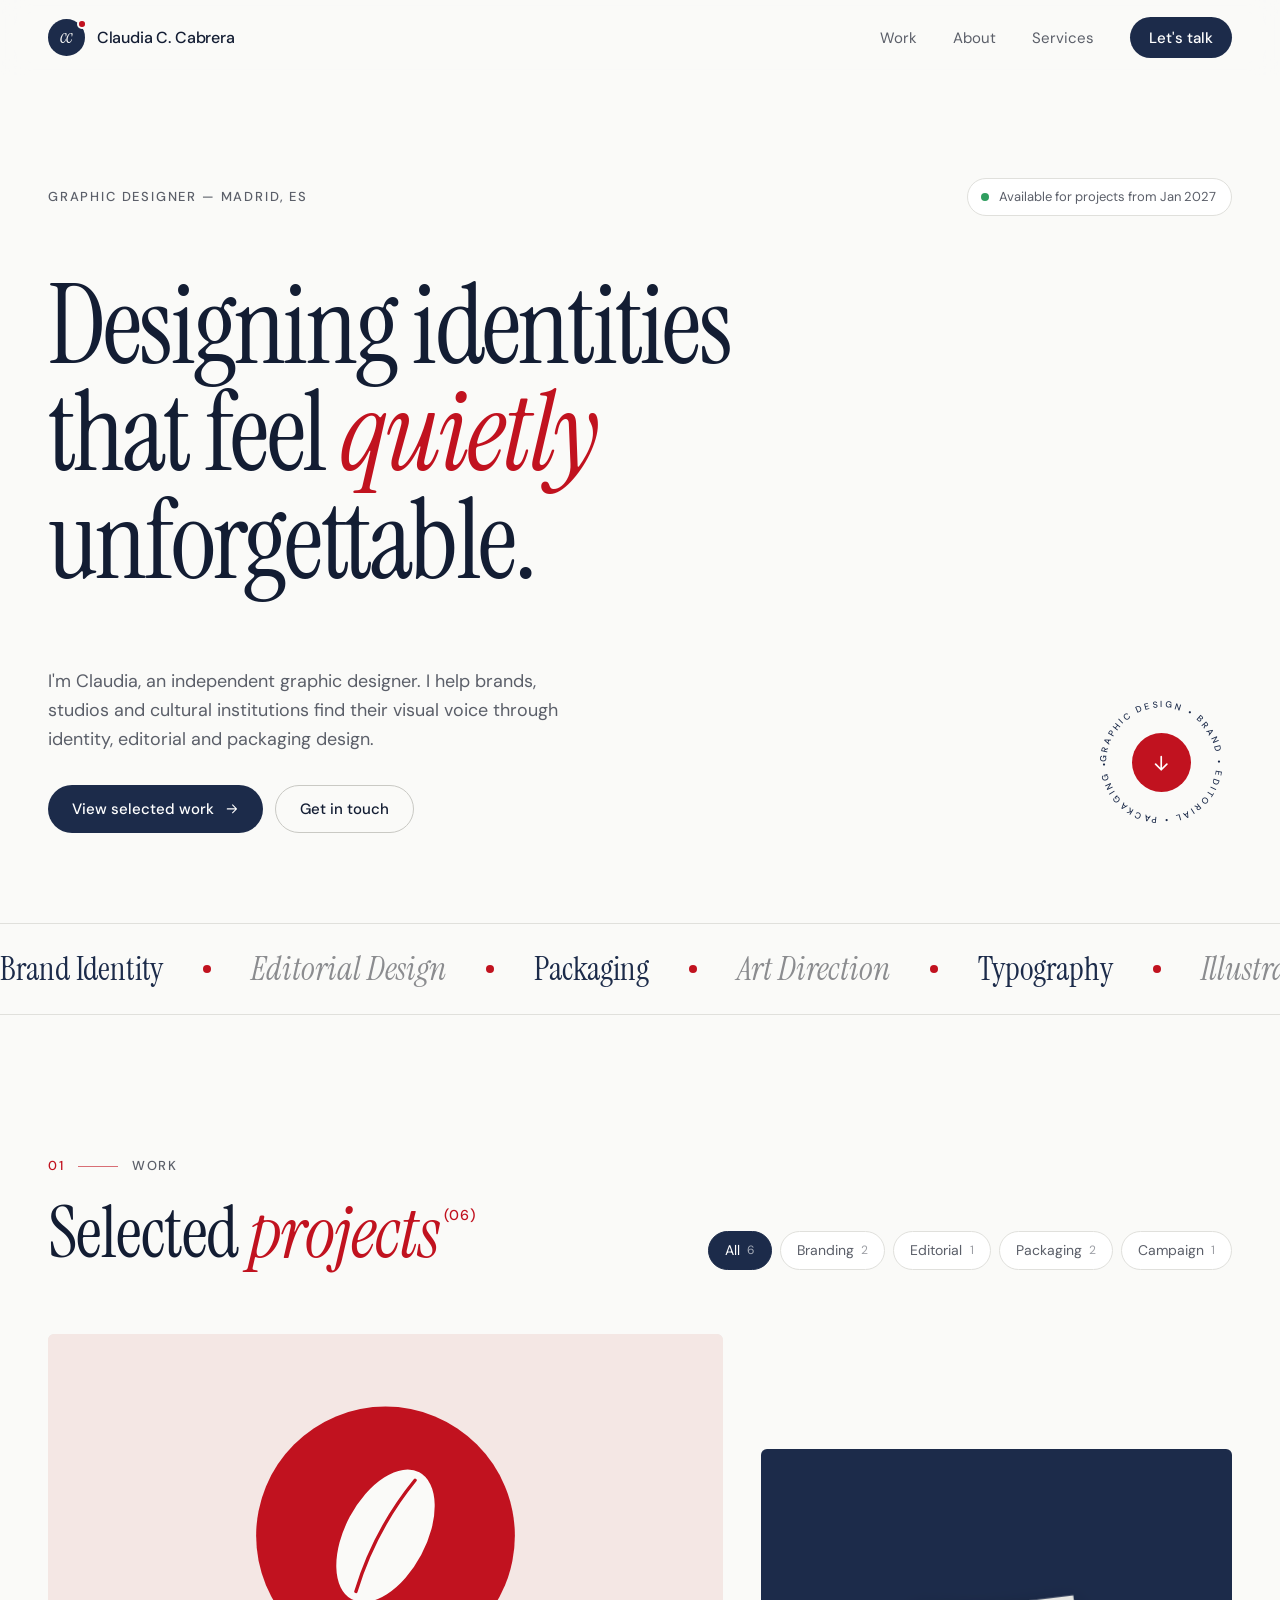
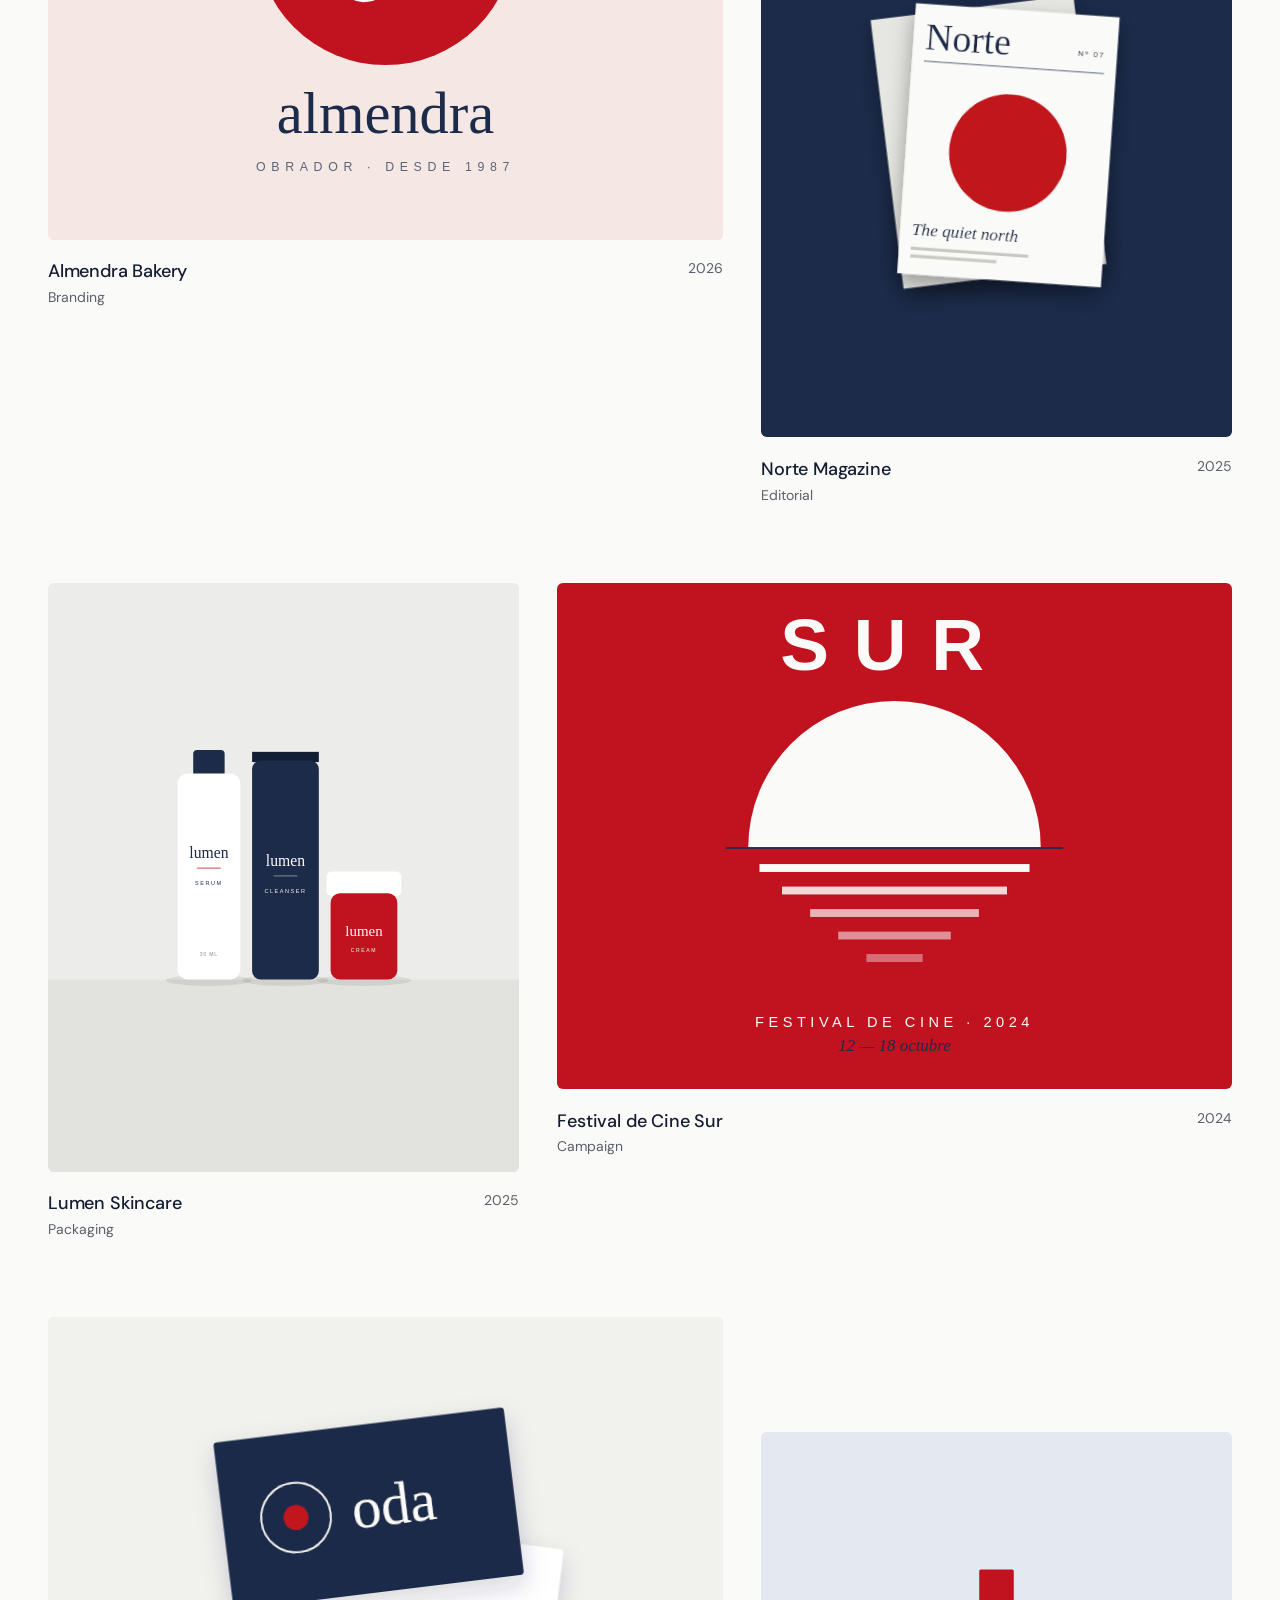
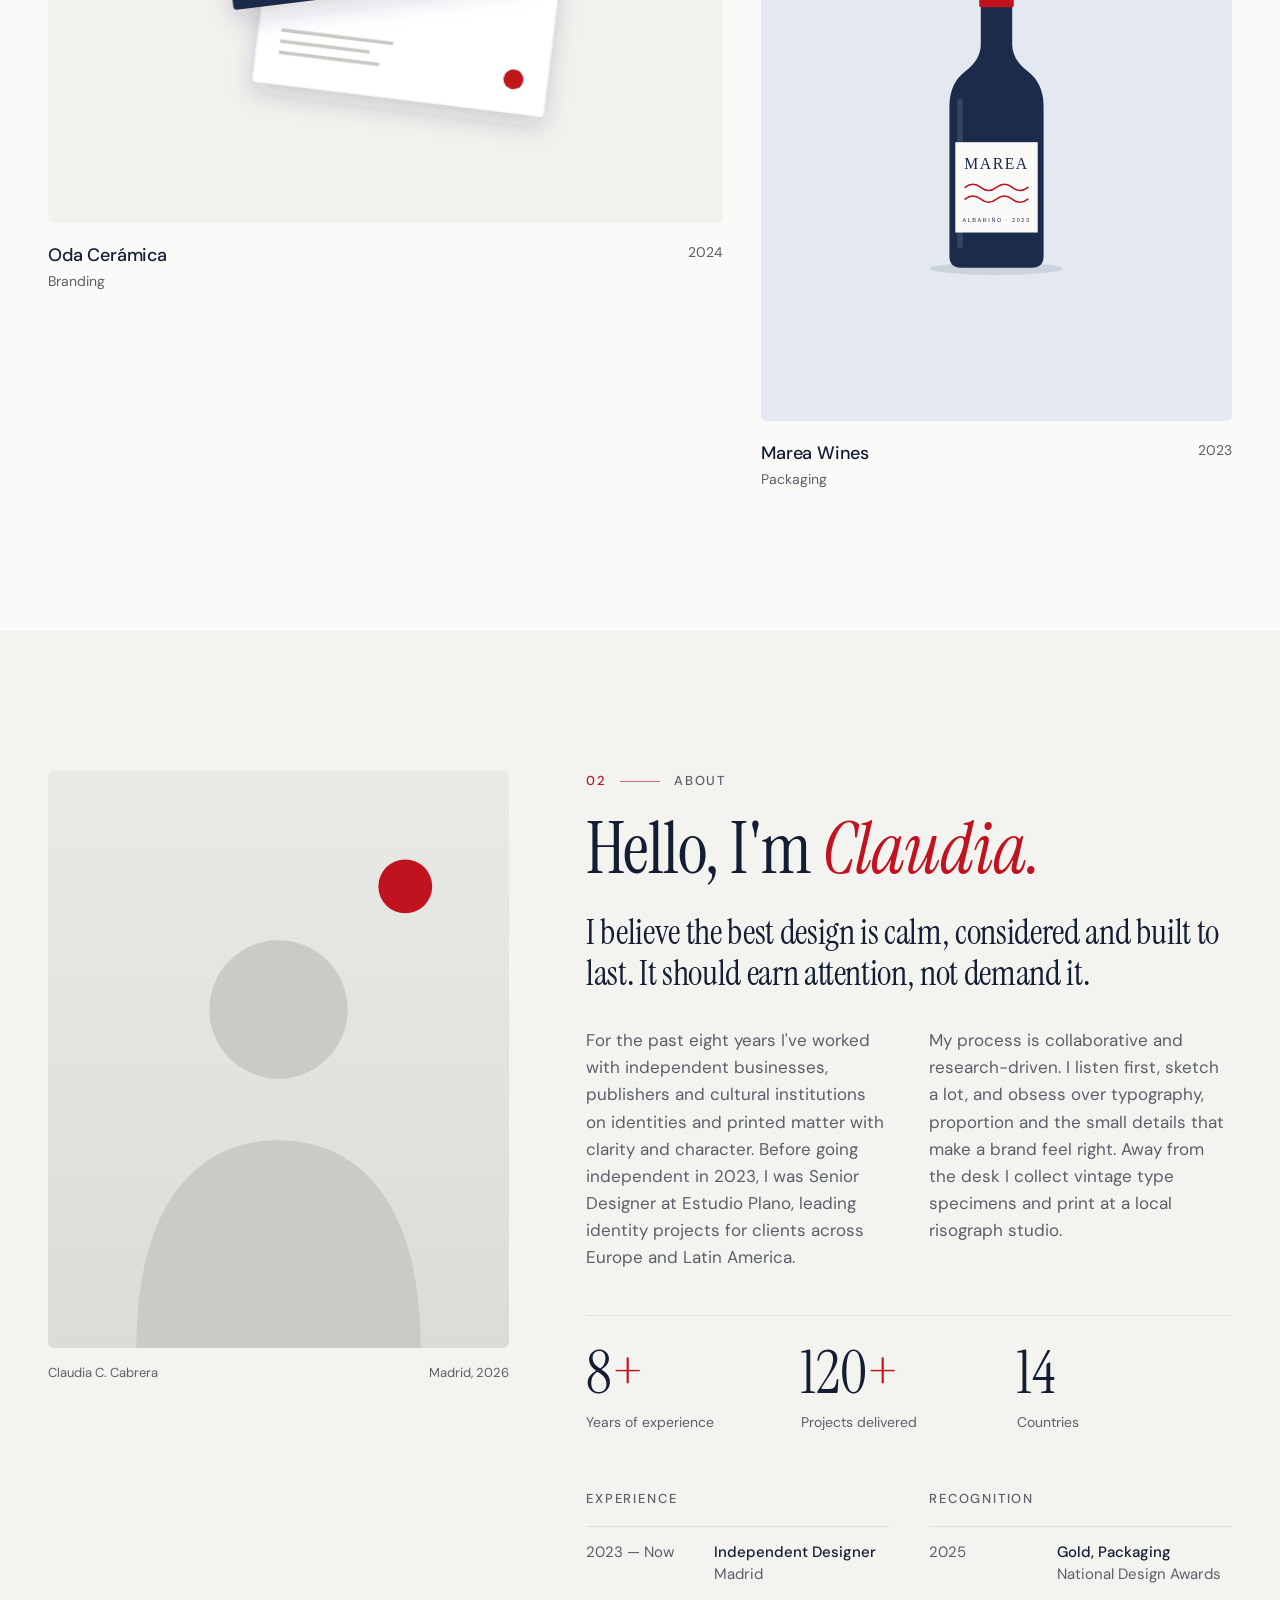
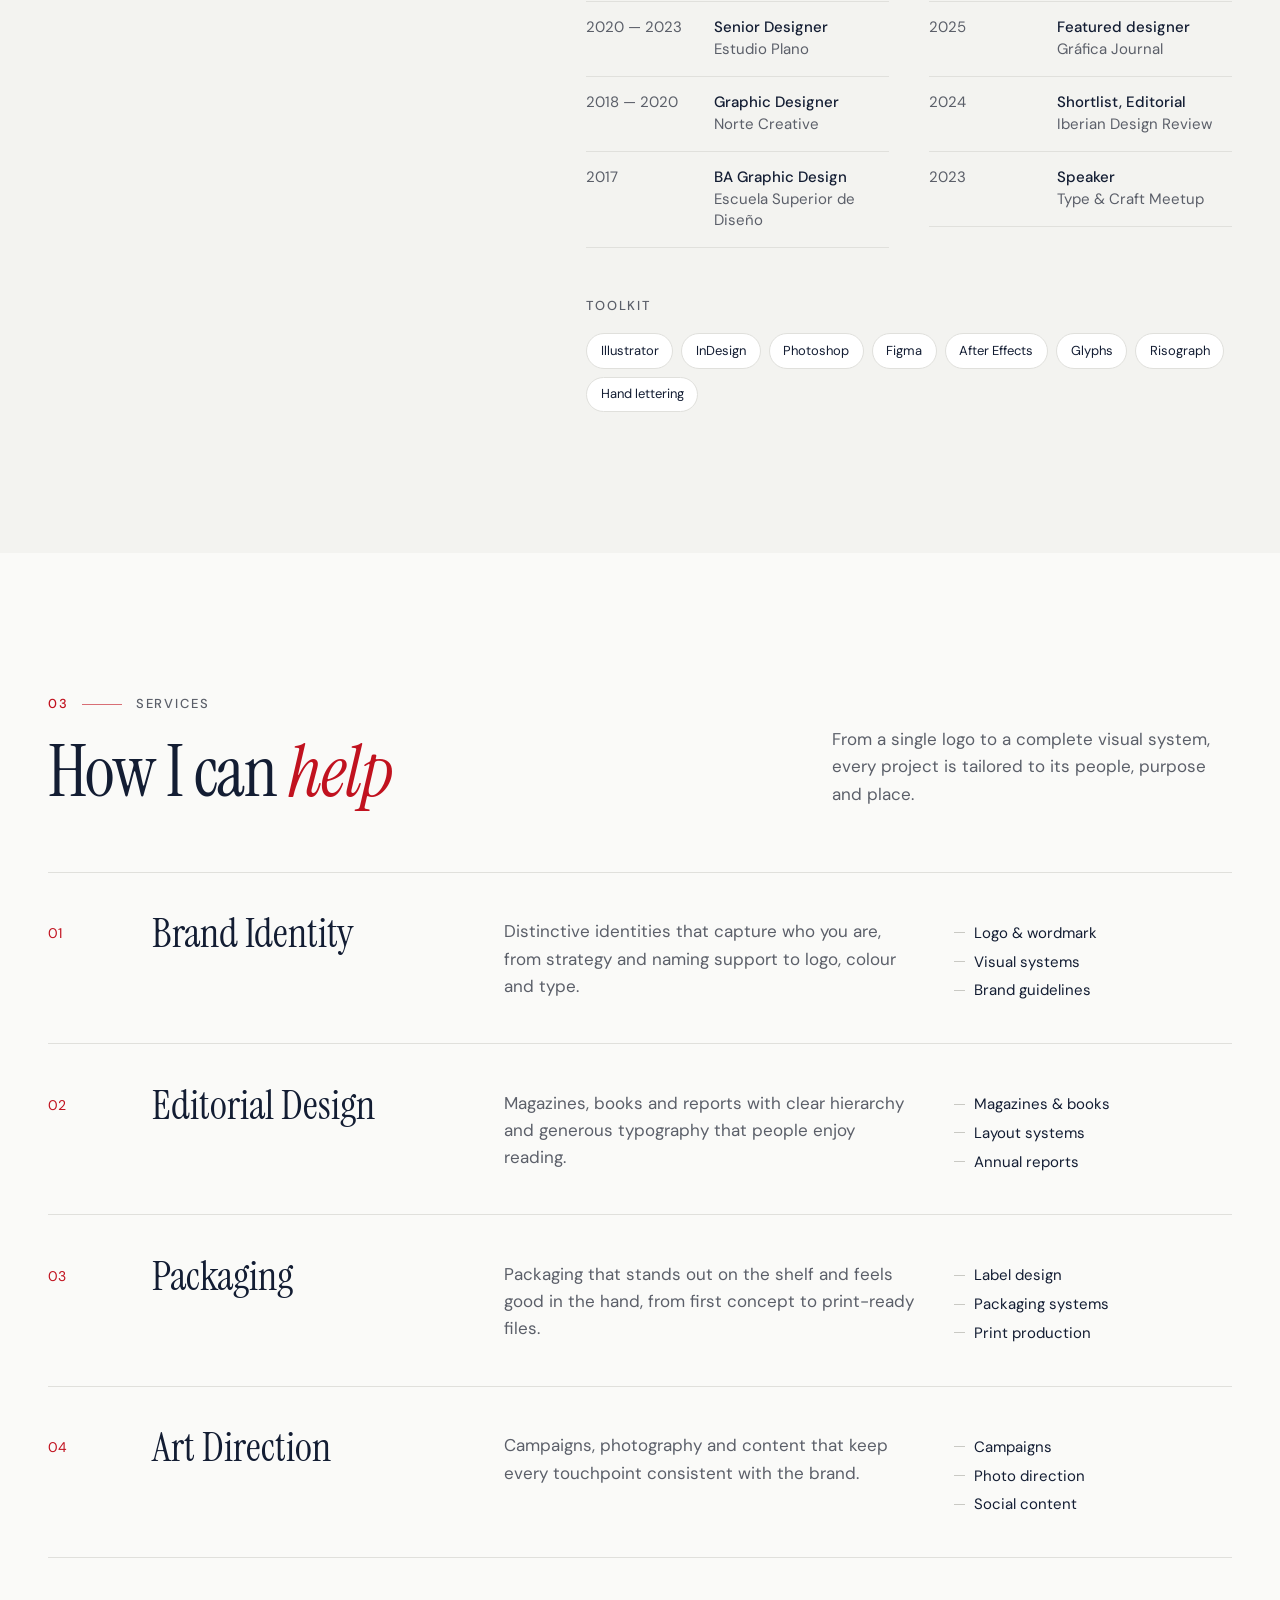
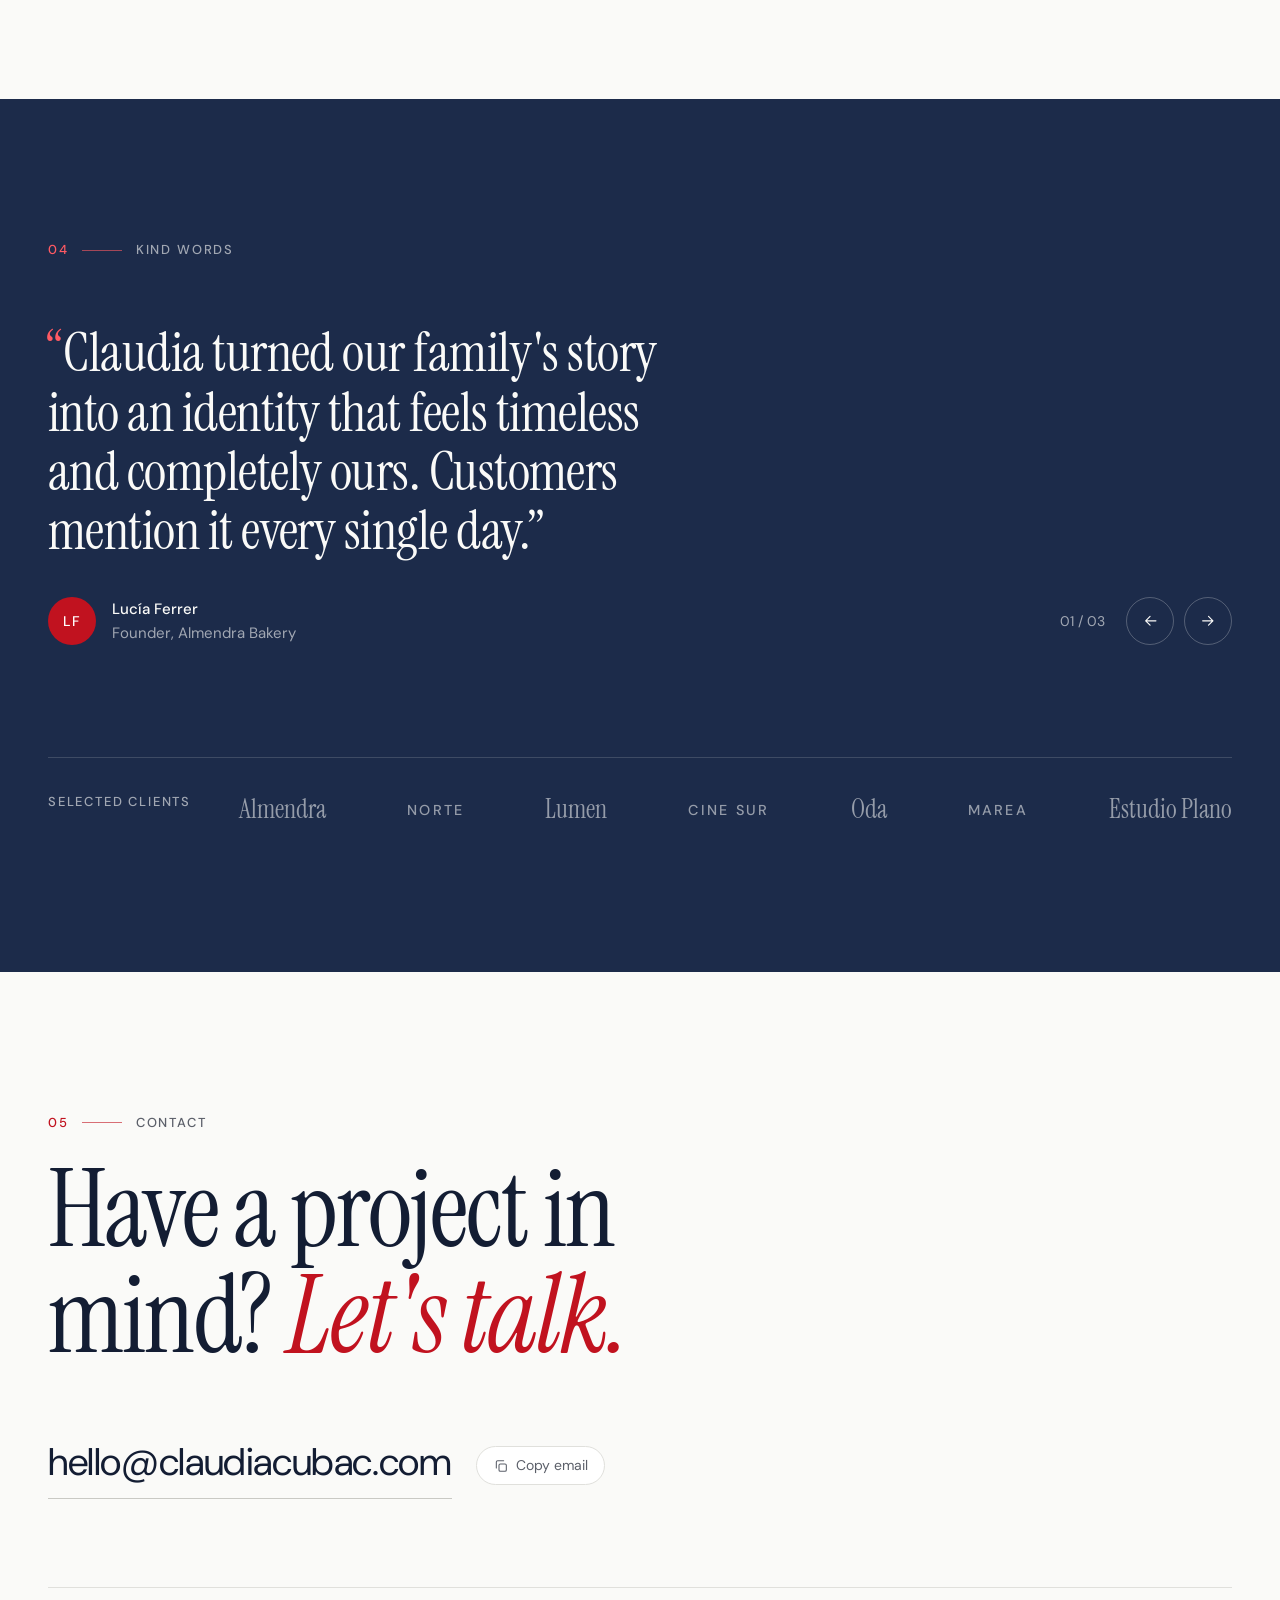
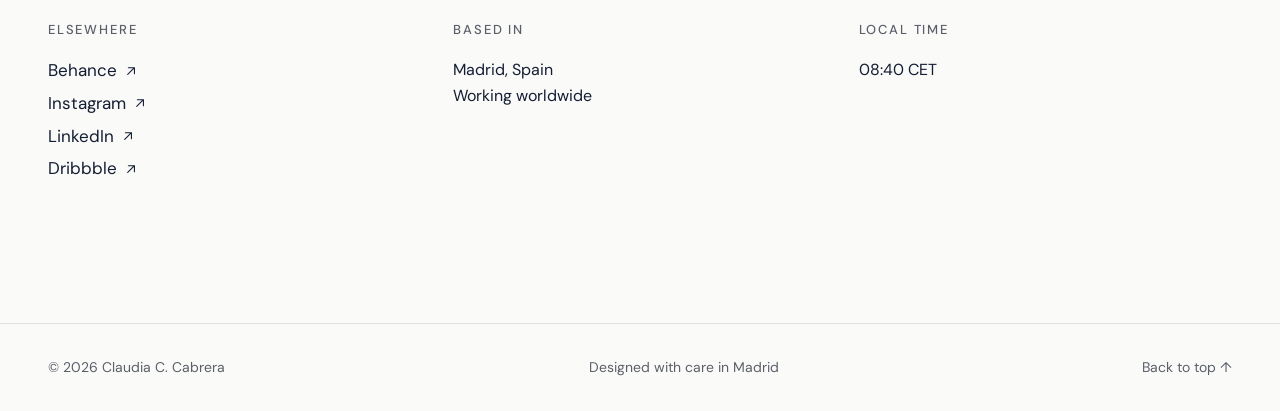
==== commit f2a89289: "Use claudiacubac.com as the site domain Replace the placeholder domain in canonical/OG tags, robots." ====
--- a/public/index.html
+++ b/public/index.html
@@ -6,15 +6,15 @@
   <title>Claudia C. Cabrera — Graphic Designer</title>
   <meta name="description" content="Claudia C. Cabrera is an independent graphic designer specialising in brand identity, editorial and packaging design.">
   <meta name="theme-color" content="#fafaf8">
-  <link rel="canonical" href="https://claudiaccabrera.com/">
+  <link rel="canonical" href="https://claudiacubac.com/">
 
   <!-- Social sharing -->
   <meta property="og:type" content="website">
   <meta property="og:site_name" content="Claudia C. Cabrera">
   <meta property="og:title" content="Claudia C. Cabrera — Graphic Designer">
   <meta property="og:description" content="Brand identity, editorial and packaging design.">
-  <meta property="og:url" content="https://claudiaccabrera.com/">
-  <meta property="og:image" content="https://claudiaccabrera.com/assets/img/og-image.png">
+  <meta property="og:url" content="https://claudiacubac.com/">
+  <meta property="og:image" content="https://claudiacubac.com/assets/img/og-image.png">
   <meta name="twitter:card" content="summary_large_image">
 
   <link rel="icon" href="assets/img/favicon.svg" type="image/svg+xml">
@@ -317,8 +317,8 @@
         <h2 class="contact__title" id="contact-title" data-reveal>Have a project in mind? <em>Let's talk.</em></h2>
 
         <div class="contact__email-row" data-reveal>
-          <a class="contact__email" href="mailto:hello@claudiaccabrera.com">hello@claudiaccabrera.com</a>
-          <button class="chip copy-btn" type="button" data-copy="hello@claudiaccabrera.com">
+          <a class="contact__email" href="mailto:hello@claudiacubac.com">hello@claudiacubac.com</a>
+          <button class="chip copy-btn" type="button" data-copy="hello@claudiacubac.com">
             <svg viewBox="0 0 24 24" fill="none" stroke="currentColor" stroke-width="1.6" stroke-linecap="round" stroke-linejoin="round" aria-hidden="true"><rect x="9" y="9" width="11" height="11" rx="2"/><path d="M5 15V6a2 2 0 0 1 2-2h9"/></svg>
             <span data-copy-label>Copy email</span>
           </button>
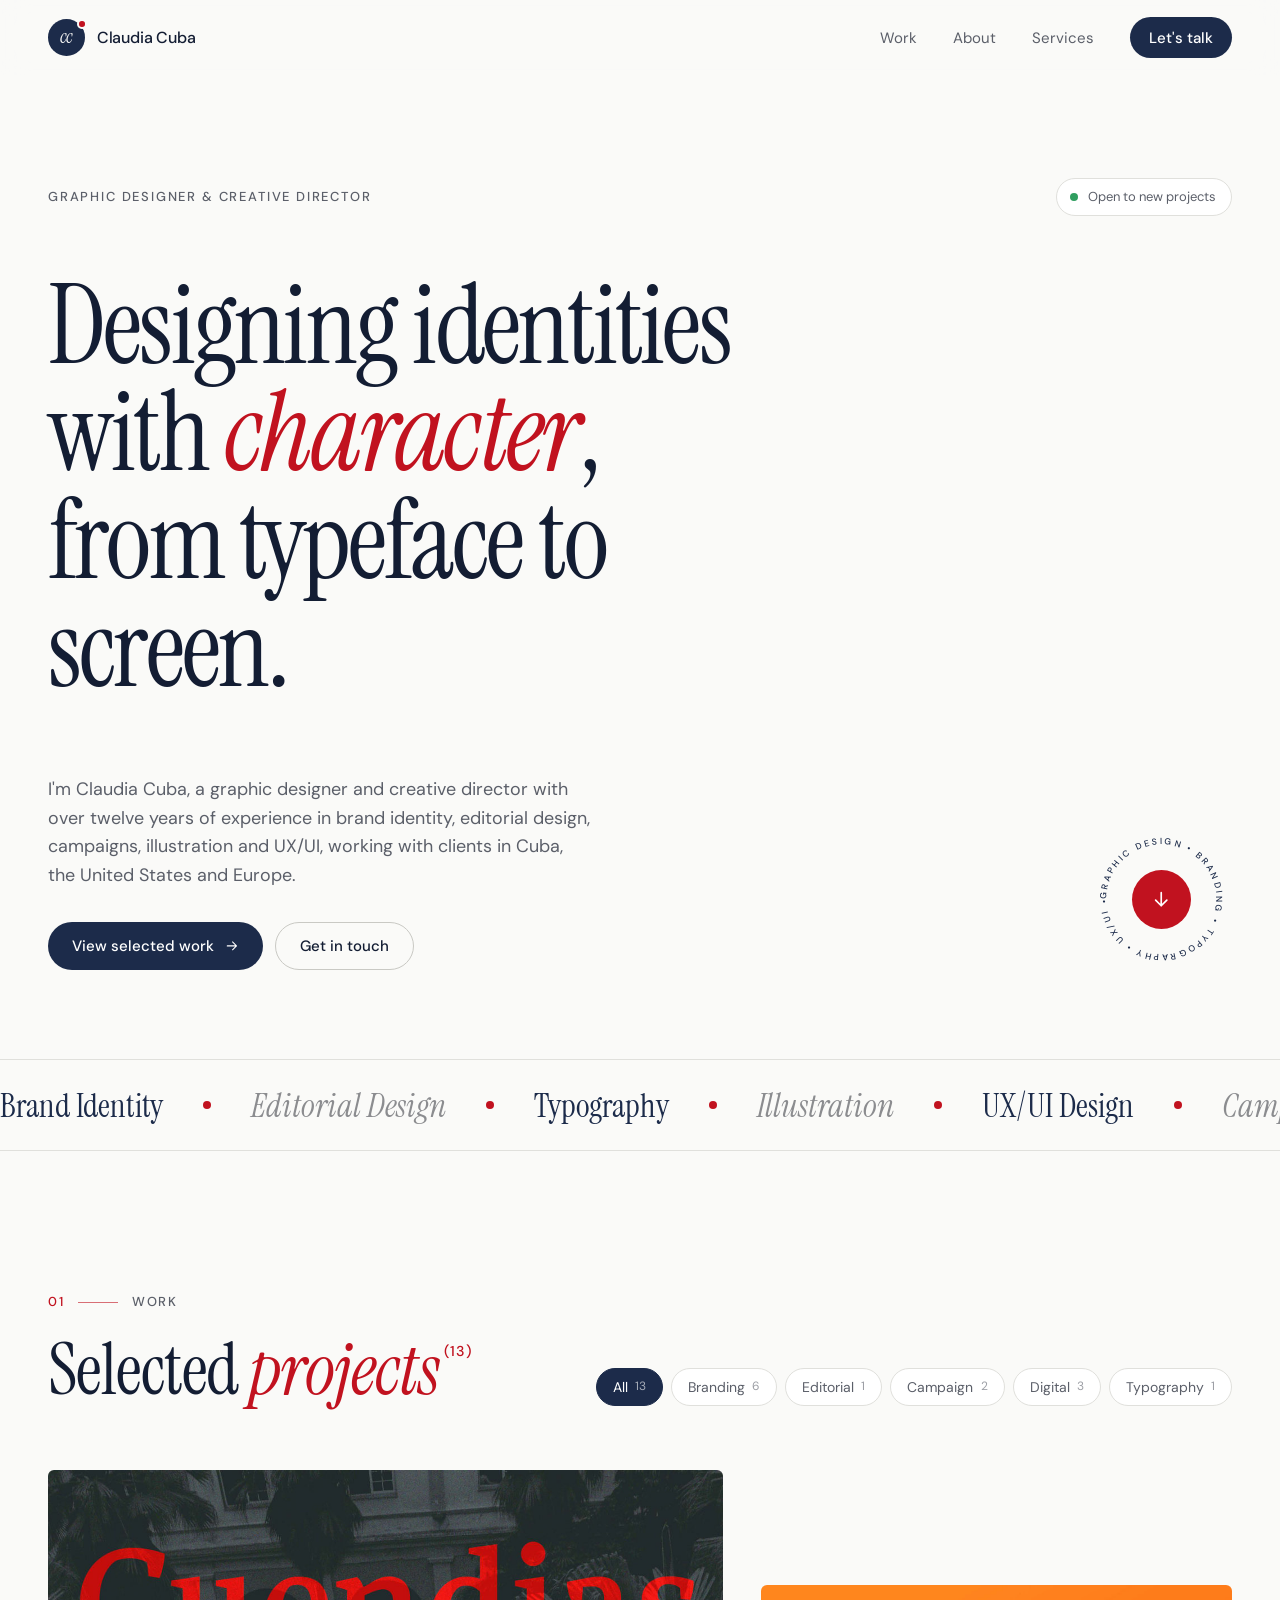
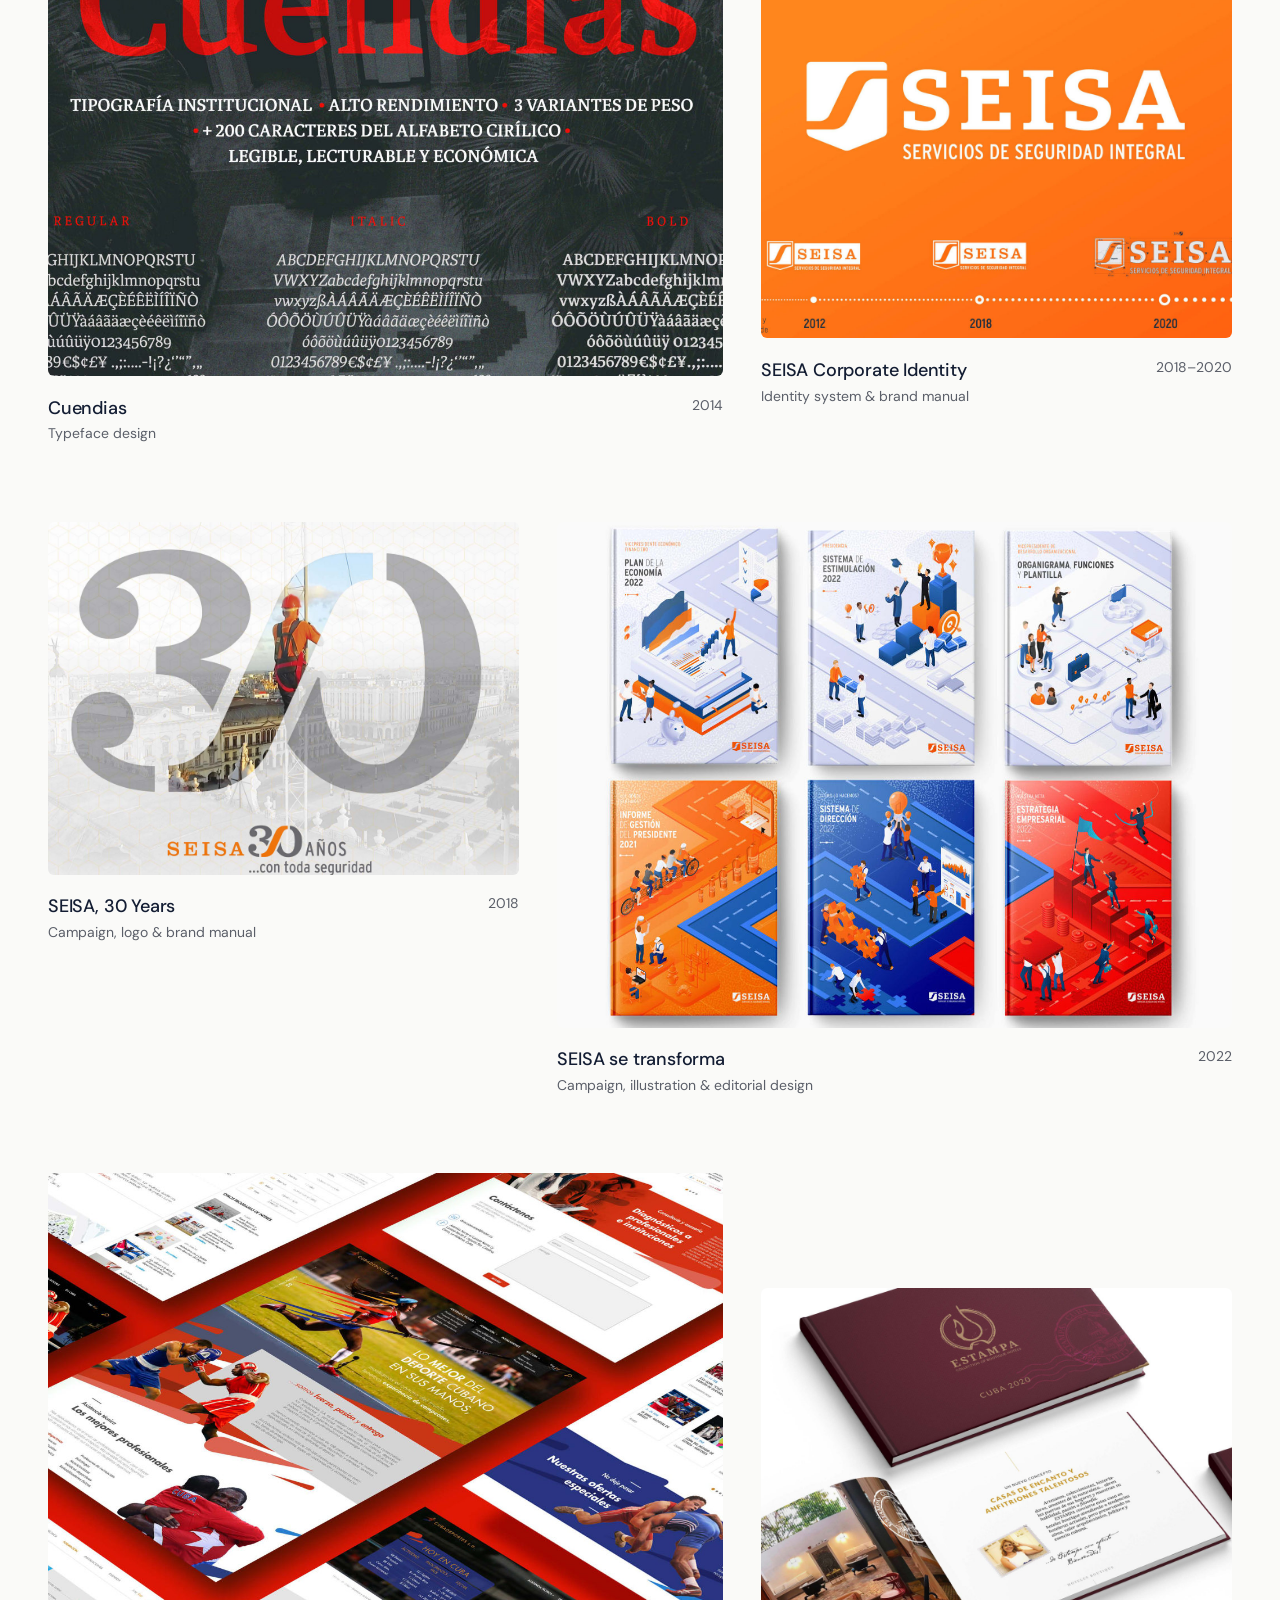
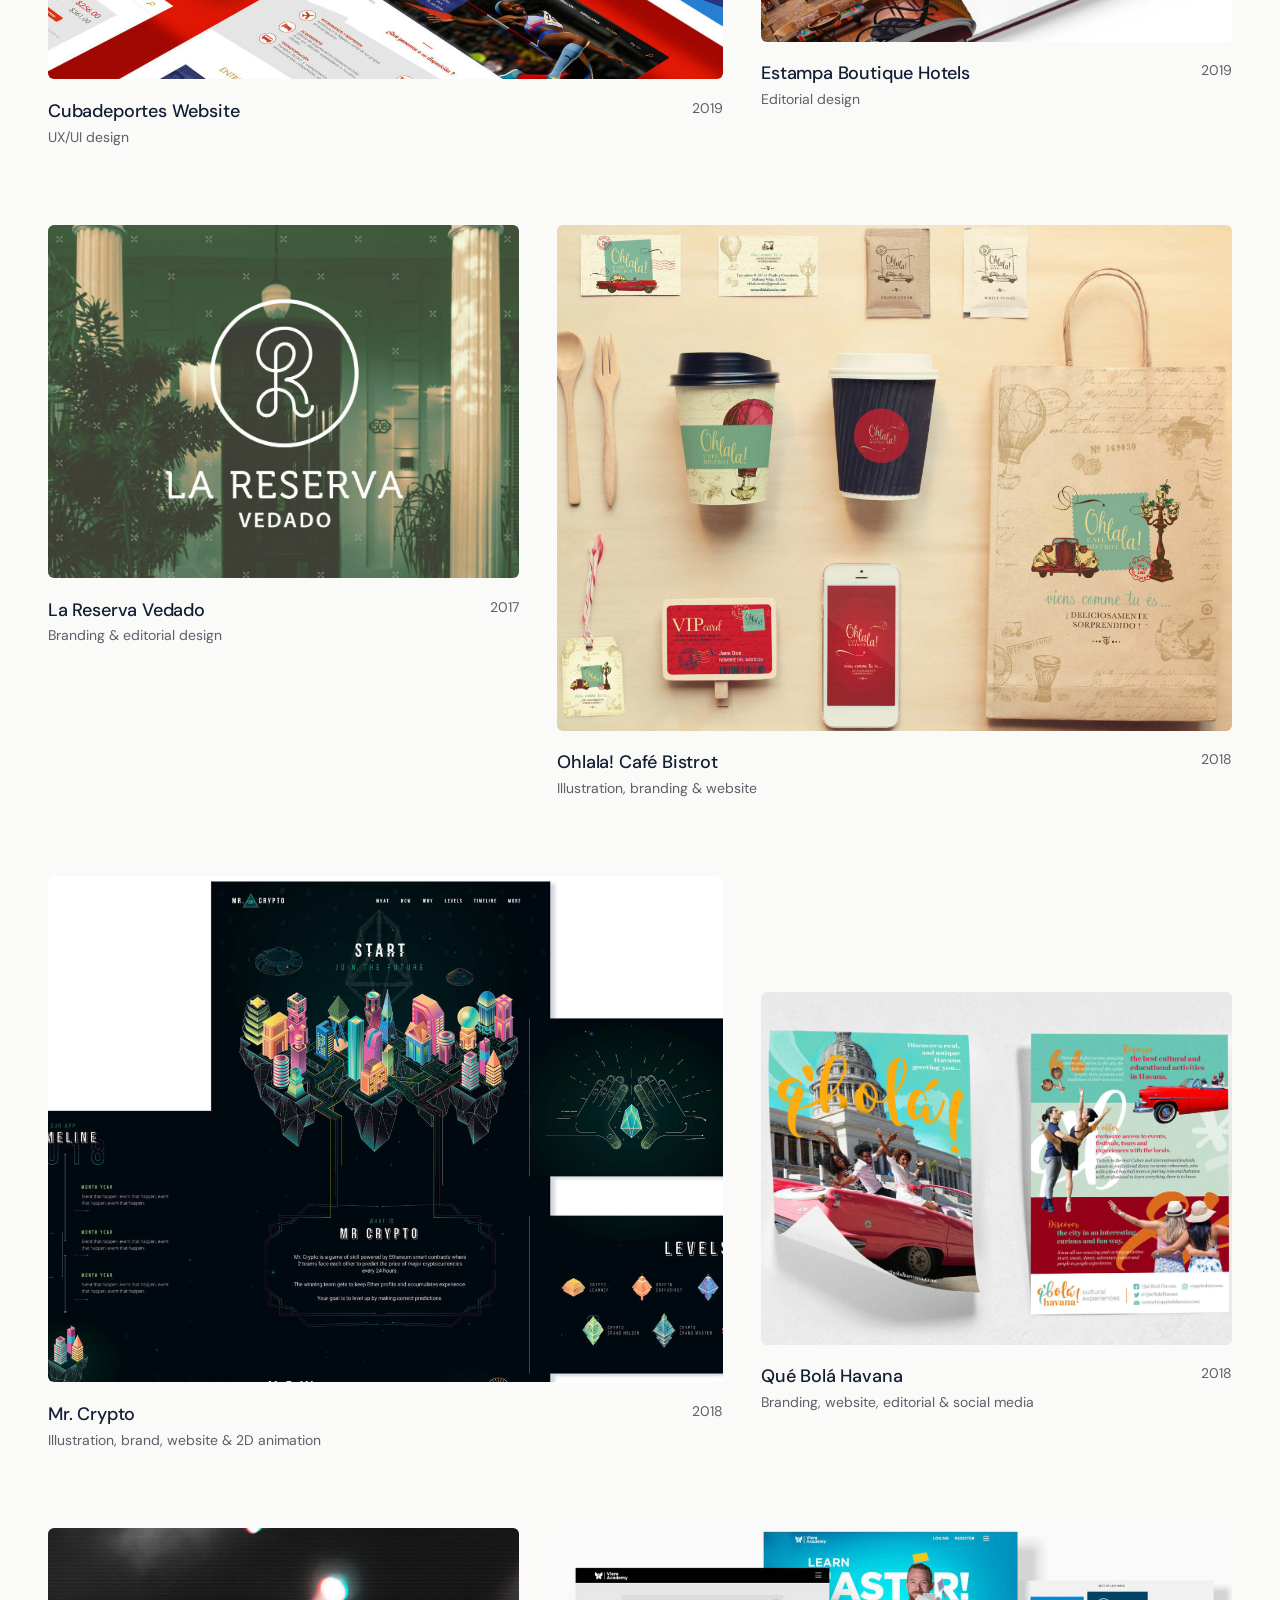
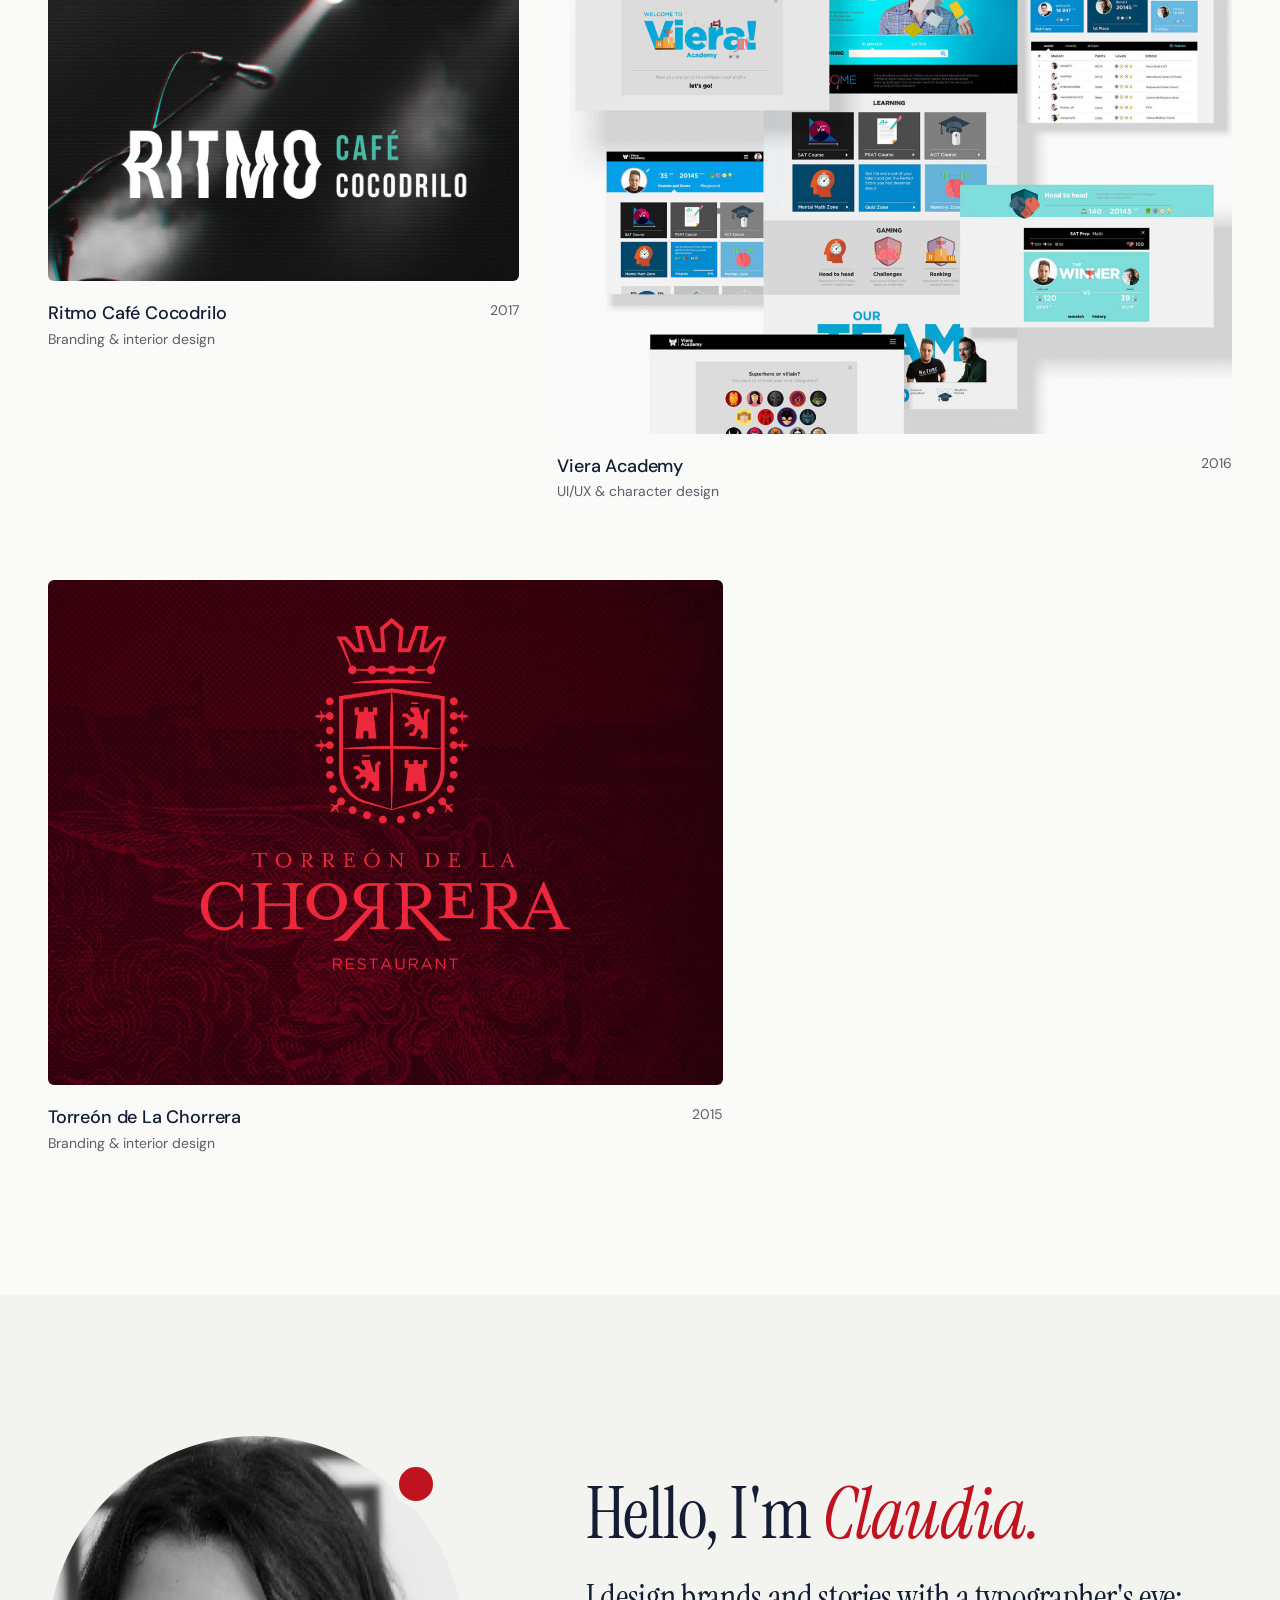
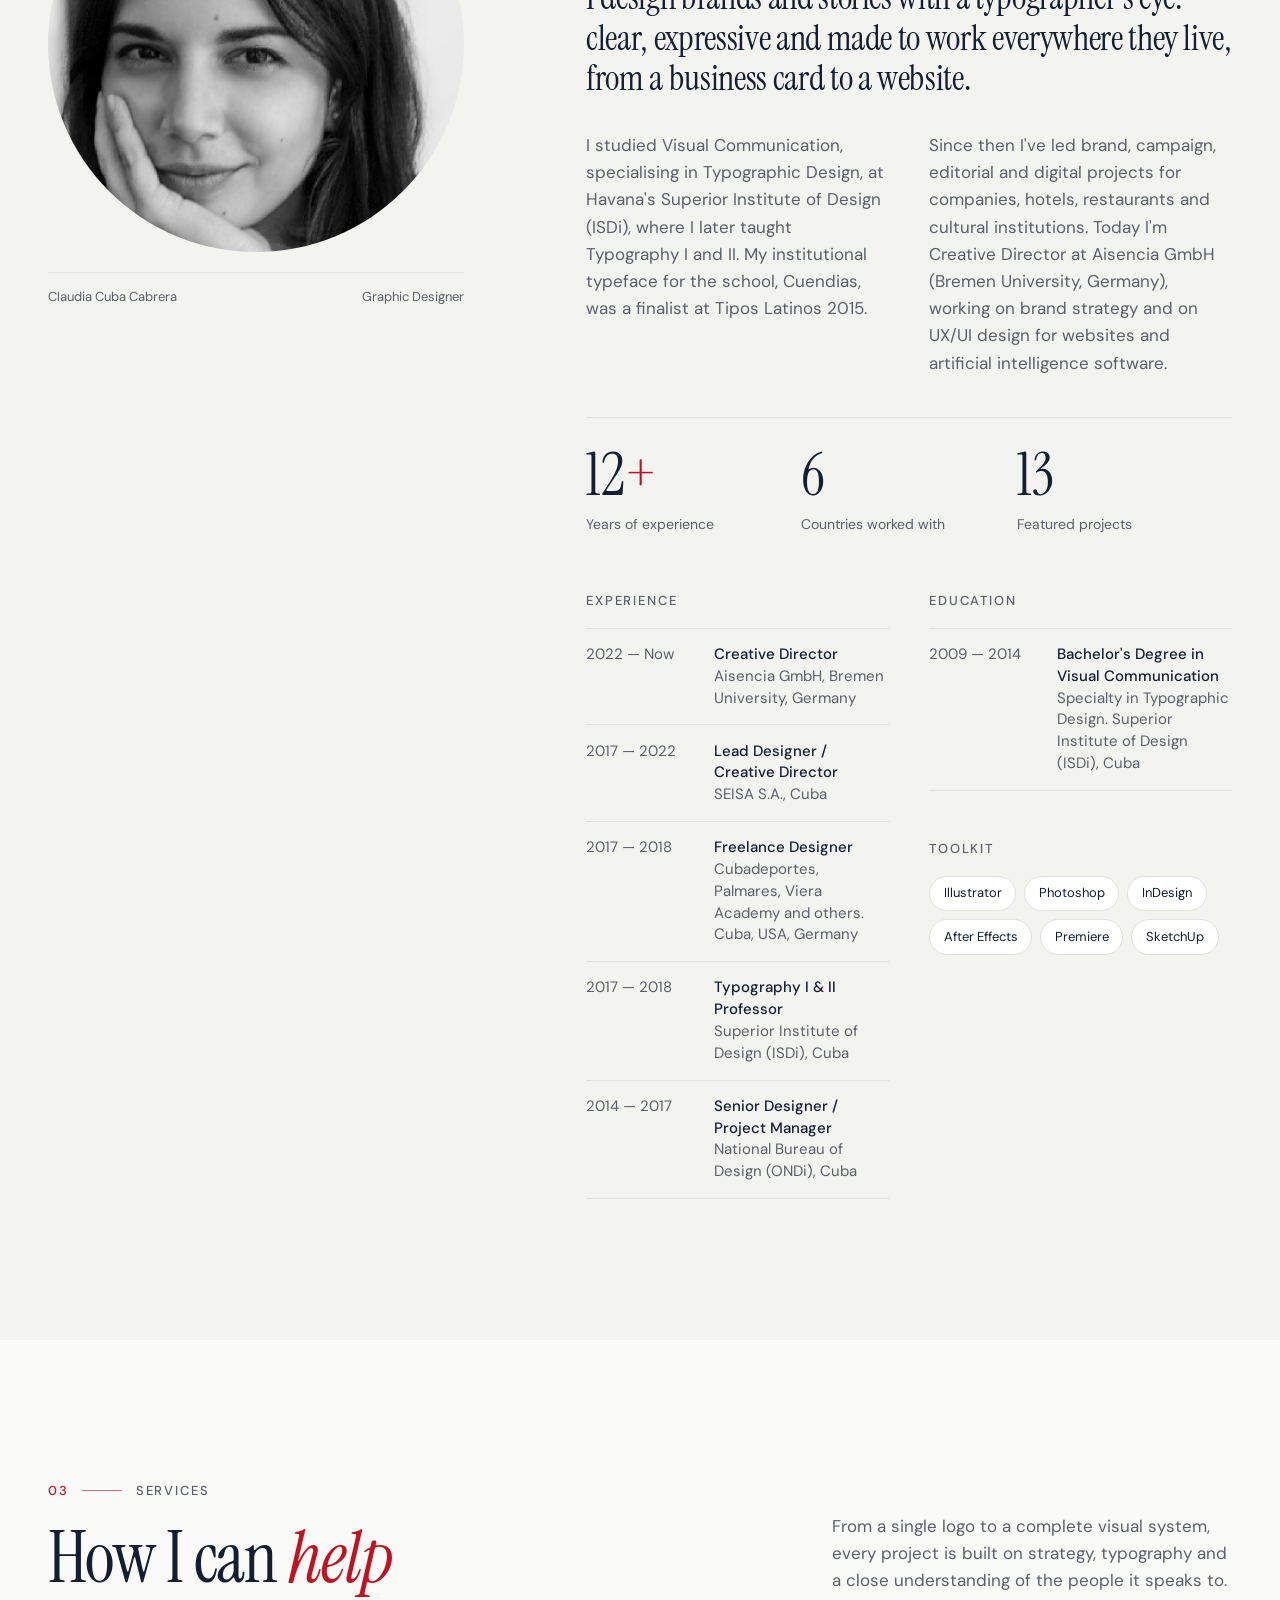
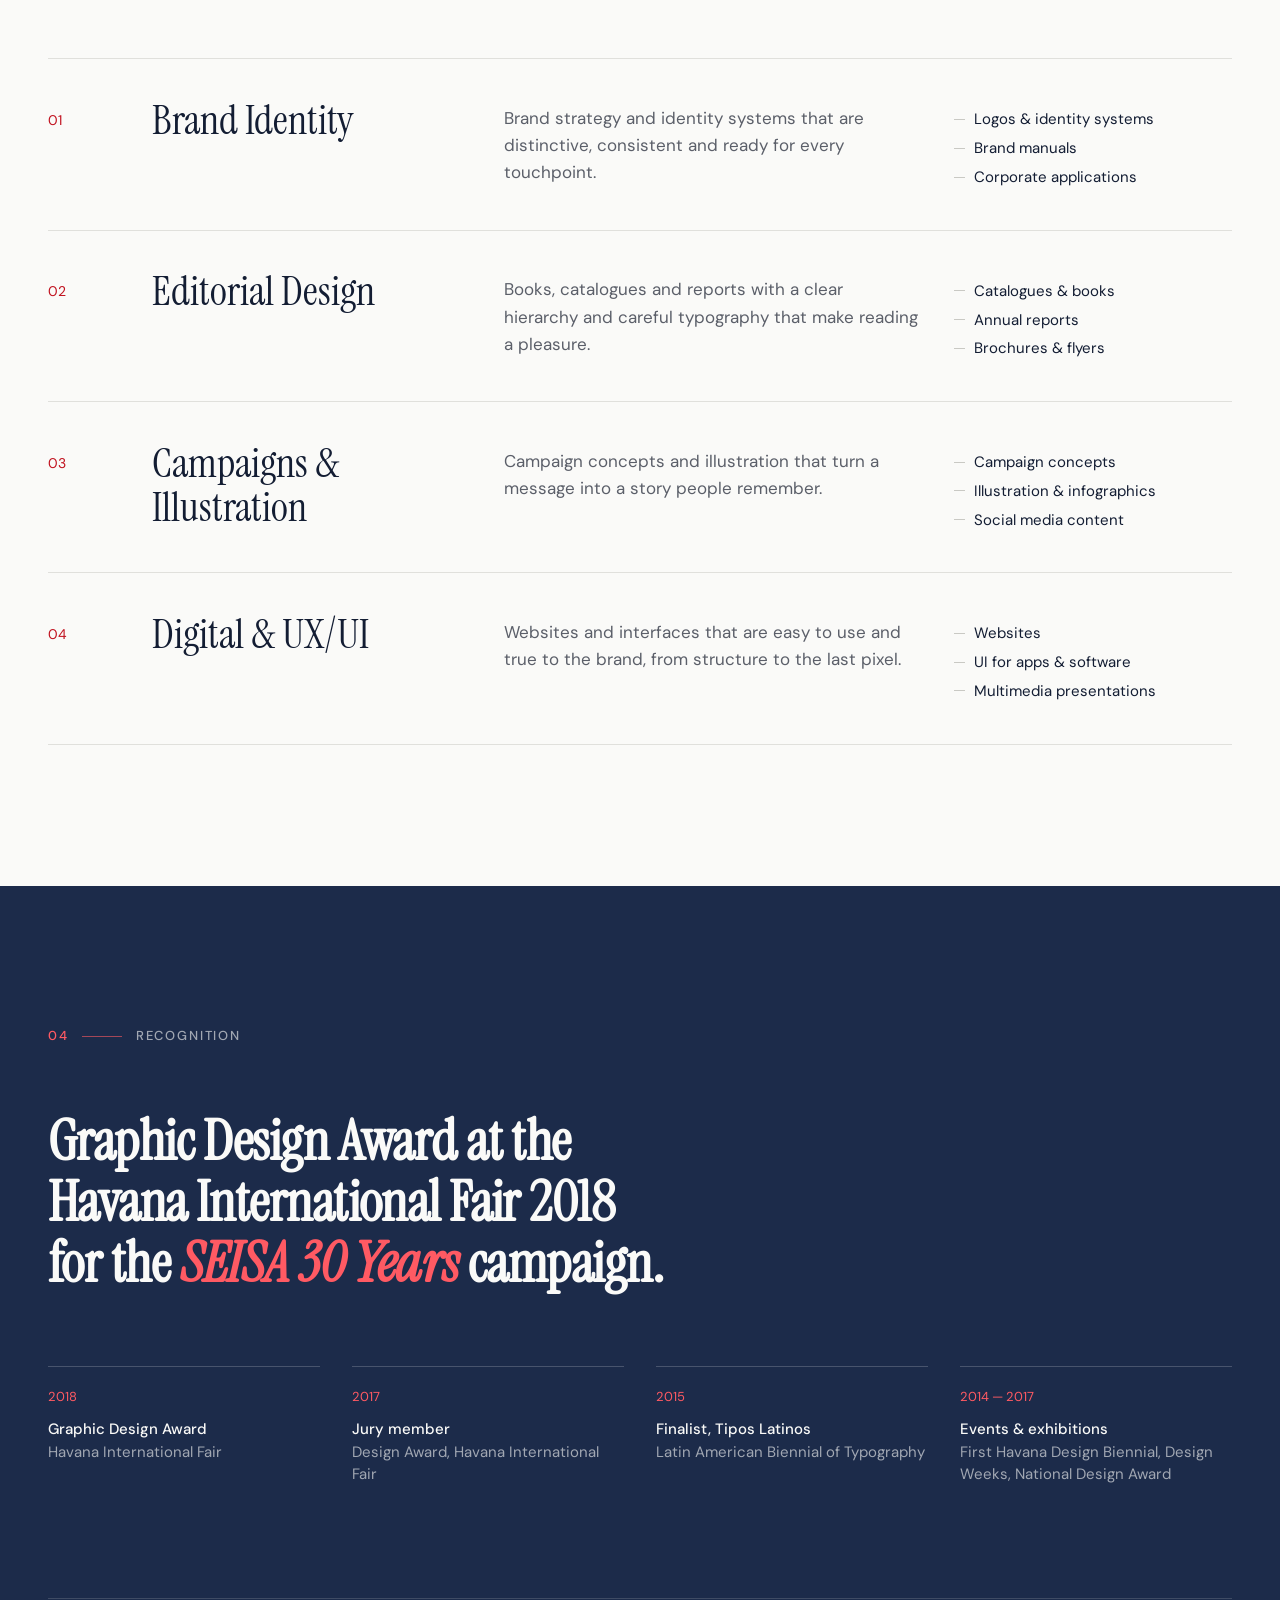
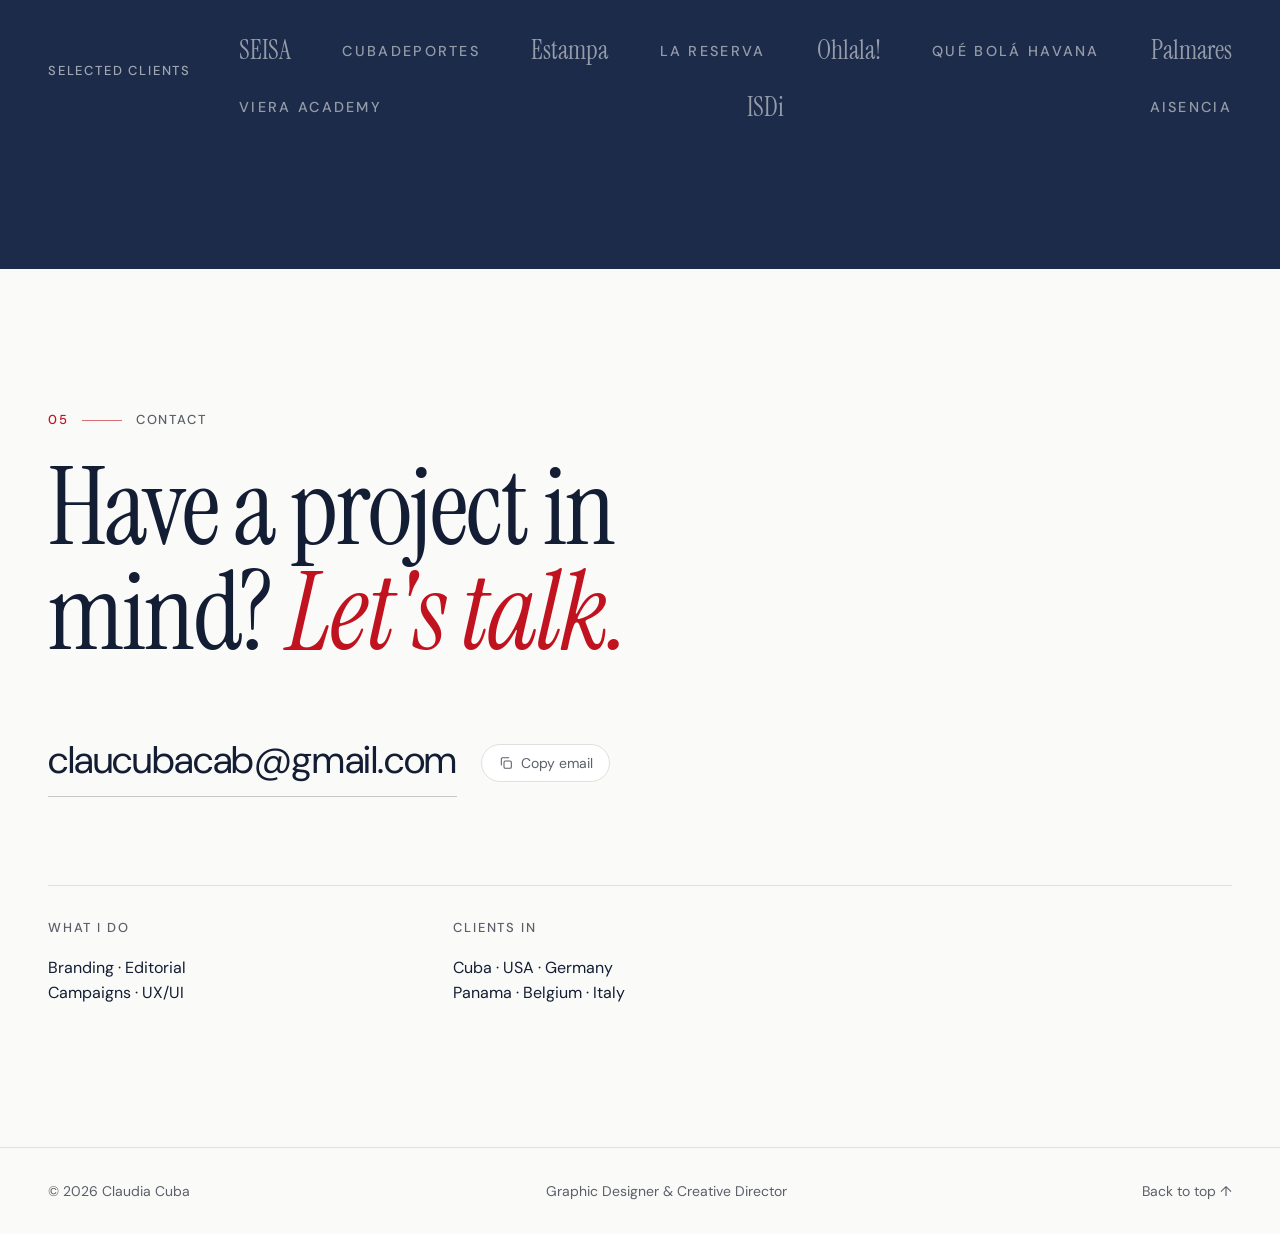
==== commit 06b9ef69: "Add Claudia Cuba's real portfolio content Replace all placeholder content with projects, bio and det" ====
--- a/public/index.html
+++ b/public/index.html
@@ -3,16 +3,16 @@
 <head>
   <meta charset="utf-8">
   <meta name="viewport" content="width=device-width, initial-scale=1">
-  <title>Claudia C. Cabrera — Graphic Designer</title>
-  <meta name="description" content="Claudia C. Cabrera is an independent graphic designer specialising in brand identity, editorial and packaging design.">
+  <title>Claudia Cuba — Graphic Designer &amp; Creative Director</title>
+  <meta name="description" content="Claudia Cuba is a graphic designer and creative director specialising in brand identity, editorial design, campaigns, illustration and UX/UI.">
   <meta name="theme-color" content="#fafaf8">
   <link rel="canonical" href="https://claudiacubac.com/">
 
   <!-- Social sharing -->
   <meta property="og:type" content="website">
-  <meta property="og:site_name" content="Claudia C. Cabrera">
-  <meta property="og:title" content="Claudia C. Cabrera — Graphic Designer">
-  <meta property="og:description" content="Brand identity, editorial and packaging design.">
+  <meta property="og:site_name" content="Claudia Cuba">
+  <meta property="og:title" content="Claudia Cuba — Graphic Designer &amp; Creative Director">
+  <meta property="og:description" content="Brand identity, editorial design, campaigns, illustration and UX/UI.">
   <meta property="og:url" content="https://claudiacubac.com/">
   <meta property="og:image" content="https://claudiacubac.com/assets/img/og-image.png">
   <meta name="twitter:card" content="summary_large_image">
@@ -30,9 +30,9 @@
   <!-- ============================== HEADER ============================== -->
   <header class="site-header">
     <div class="container site-header__inner">
-      <a class="brand" href="#top" aria-label="Claudia C. Cabrera, back to top">
+      <a class="brand" href="#top" aria-label="Claudia Cuba, back to top">
         <span class="brand__mark" aria-hidden="true">cc</span>
-        <span class="brand__name">Claudia C. Cabrera</span>
+        <span class="brand__name">Claudia Cuba</span>
       </a>
 
       <button class="nav-toggle" type="button" aria-expanded="false" aria-controls="site-nav">
@@ -57,19 +57,20 @@
     <!-- ============================== HERO ============================== -->
     <section class="hero container" id="top" aria-labelledby="hero-title">
       <div class="hero__top" data-reveal>
-        <p class="eyebrow">Graphic Designer — Madrid, ES</p>
-        <p class="status"><span class="status__dot" aria-hidden="true"></span>Available for projects from Jan 2027</p>
+        <p class="eyebrow">Graphic Designer &amp; Creative Director</p>
+        <p class="status"><span class="status__dot" aria-hidden="true"></span>Open to new projects</p>
       </div>
 
       <h1 class="hero__title" id="hero-title" data-reveal style="--delay:.08s">
-        Designing identities that feel <em>quietly</em> unforgettable.
+        Designing identities with <em>character</em>, from typeface to screen.
       </h1>
 
       <div class="hero__bottom">
         <div data-reveal style="--delay:.16s">
           <p class="hero__intro">
-            I'm Claudia, an independent graphic designer. I help brands, studios and cultural
-            institutions find their visual voice through identity, editorial and packaging design.
+            I'm Claudia Cuba, a graphic designer and creative director with over twelve years of
+            experience in brand identity, editorial design, campaigns, illustration and UX/UI,
+            working with clients in Cuba, the United States and Europe.
           </p>
           <div class="hero__actions">
             <a class="btn btn--primary" href="#work">
@@ -85,7 +86,7 @@
             <defs>
               <path id="badge-circle" d="M100,100 m-78,0 a78,78 0 1,1 156,0 a78,78 0 1,1 -156,0"/>
             </defs>
-            <text><textPath href="#badge-circle" textLength="488" lengthAdjust="spacing">GRAPHIC DESIGN • BRAND • EDITORIAL • PACKAGING • </textPath></text>
+            <text><textPath href="#badge-circle" textLength="488" lengthAdjust="spacing">GRAPHIC DESIGN • BRANDING • TYPOGRAPHY • UX/UI • </textPath></text>
           </svg>
           <span class="badge__center" aria-hidden="true">
             <svg viewBox="0 0 24 24" fill="none" stroke="currentColor" stroke-width="1.8" stroke-linecap="round" stroke-linejoin="round"><path d="M12 5v14M6 13l6 6 6-6"/></svg>
@@ -100,18 +101,20 @@
         <div class="marquee__group">
           <span>Brand Identity</span><i class="marquee__dot"></i>
           <span>Editorial Design</span><i class="marquee__dot"></i>
-          <span>Packaging</span><i class="marquee__dot"></i>
-          <span>Art Direction</span><i class="marquee__dot"></i>
           <span>Typography</span><i class="marquee__dot"></i>
           <span>Illustration</span><i class="marquee__dot"></i>
+          <span>UX/UI Design</span><i class="marquee__dot"></i>
+          <span>Campaigns</span><i class="marquee__dot"></i>
+          <span>Interior Design</span><i class="marquee__dot"></i>
         </div>
         <div class="marquee__group">
           <span>Brand Identity</span><i class="marquee__dot"></i>
           <span>Editorial Design</span><i class="marquee__dot"></i>
-          <span>Packaging</span><i class="marquee__dot"></i>
-          <span>Art Direction</span><i class="marquee__dot"></i>
           <span>Typography</span><i class="marquee__dot"></i>
           <span>Illustration</span><i class="marquee__dot"></i>
+          <span>UX/UI Design</span><i class="marquee__dot"></i>
+          <span>Campaigns</span><i class="marquee__dot"></i>
+          <span>Interior Design</span><i class="marquee__dot"></i>
         </div>
       </div>
     </div>
@@ -137,72 +140,69 @@
     <section class="section section--gray" id="about" aria-labelledby="about-title">
       <div class="container about__grid">
         <figure class="about__portrait" data-reveal>
-          <img src="assets/img/portrait.svg" alt="Portrait of Claudia C. Cabrera" width="1200" height="1500" loading="lazy">
-          <figcaption><span>Claudia C. Cabrera</span><span>Madrid, 2026</span></figcaption>
+          <div class="about__portrait-frame">
+            <img src="assets/img/portrait.jpg" alt="Portrait of Claudia Cuba" width="900" height="902" loading="lazy">
+          </div>
+          <figcaption><span>Claudia Cuba Cabrera</span><span>Graphic Designer</span></figcaption>
         </figure>
 
         <div class="about__content">
           <p class="section-label" data-reveal><span class="section-label__num">02</span>About</p>
           <h2 class="h2" id="about-title" data-reveal>Hello, I'm <em>Claudia.</em></h2>
           <p class="about__lead" data-reveal>
-            I believe the best design is calm, considered and built to last. It should earn
-            attention, not demand it.
+            I design brands and stories with a typographer's eye: clear, expressive and made to
+            work everywhere they live, from a business card to a website.
           </p>
 
           <div class="about__body" data-reveal>
             <p>
-              For the past eight years I've worked with independent businesses, publishers and
-              cultural institutions on identities and printed matter with clarity and character.
-              Before going independent in 2023, I was Senior Designer at Estudio Plano, leading
-              identity projects for clients across Europe and Latin America.
+              I studied Visual Communication, specialising in Typographic Design, at Havana's
+              Superior Institute of Design (ISDi), where I later taught Typography I and II. My
+              institutional typeface for the school, Cuendias, was a finalist at Tipos Latinos 2015.
             </p>
             <p>
-              My process is collaborative and research-driven. I listen first, sketch a lot, and
-              obsess over typography, proportion and the small details that make a brand feel
-              right. Away from the desk I collect vintage type specimens and print at a local
-              risograph studio.
+              Since then I've led brand, campaign, editorial and digital projects for companies,
+              hotels, restaurants and cultural institutions. Today I'm Creative Director at Aisencia
+              GmbH (Bremen University, Germany), working on brand strategy and on UX/UI design for
+              websites and artificial intelligence software.
             </p>
           </div>
 
           <dl class="stats" data-reveal>
-            <div class="stat"><dt class="stat__label">Years of experience</dt><dd class="stat__num">8<span>+</span></dd></div>
-            <div class="stat"><dt class="stat__label">Projects delivered</dt><dd class="stat__num">120<span>+</span></dd></div>
-            <div class="stat"><dt class="stat__label">Countries</dt><dd class="stat__num">14</dd></div>
+            <div class="stat"><dt class="stat__label">Years of experience</dt><dd class="stat__num">12<span>+</span></dd></div>
+            <div class="stat"><dt class="stat__label">Countries worked with</dt><dd class="stat__num">6</dd></div>
+            <div class="stat"><dt class="stat__label">Featured projects</dt><dd class="stat__num">13</dd></div>
           </dl>
 
           <div class="about__lists">
             <div data-reveal>
               <h3 class="list-title">Experience</h3>
               <ul class="timeline">
-                <li><span class="when">2023 — Now</span><span class="what"><strong>Independent Designer</strong><span>Madrid</span></span></li>
-                <li><span class="when">2020 — 2023</span><span class="what"><strong>Senior Designer</strong><span>Estudio Plano</span></span></li>
-                <li><span class="when">2018 — 2020</span><span class="what"><strong>Graphic Designer</strong><span>Norte Creative</span></span></li>
-                <li><span class="when">2017</span><span class="what"><strong>BA Graphic Design</strong><span>Escuela Superior de Diseño</span></span></li>
+                <li><span class="when">2022 — Now</span><span class="what"><strong>Creative Director</strong><span>Aisencia GmbH, Bremen University, Germany</span></span></li>
+                <li><span class="when">2017 — 2022</span><span class="what"><strong>Lead Designer / Creative Director</strong><span>SEISA S.A., Cuba</span></span></li>
+                <li><span class="when">2017 — 2018</span><span class="what"><strong>Freelance Designer</strong><span>Cubadeportes, Palmares, Viera Academy and others. Cuba, USA, Germany</span></span></li>
+                <li><span class="when">2017 — 2018</span><span class="what"><strong>Typography I &amp; II Professor</strong><span>Superior Institute of Design (ISDi), Cuba</span></span></li>
+                <li><span class="when">2014 — 2017</span><span class="what"><strong>Senior Designer / Project Manager</strong><span>National Bureau of Design (ONDi), Cuba</span></span></li>
               </ul>
             </div>
             <div data-reveal style="--delay:.08s">
-              <h3 class="list-title">Recognition</h3>
+              <h3 class="list-title">Education</h3>
               <ul class="timeline">
-                <li><span class="when">2025</span><span class="what"><strong>Gold, Packaging</strong><span>National Design Awards</span></span></li>
-                <li><span class="when">2025</span><span class="what"><strong>Featured designer</strong><span>Gráfica Journal</span></span></li>
-                <li><span class="when">2024</span><span class="what"><strong>Shortlist, Editorial</strong><span>Iberian Design Review</span></span></li>
-                <li><span class="when">2023</span><span class="what"><strong>Speaker</strong><span>Type &amp; Craft Meetup</span></span></li>
+                <li><span class="when">2009 — 2014</span><span class="what"><strong>Bachelor's Degree in Visual Communication</strong><span>Specialty in Typographic Design. Superior Institute of Design (ISDi), Cuba</span></span></li>
               </ul>
+
+              <div class="about__tools">
+                <h3 class="list-title">Toolkit</h3>
+                <ul class="tags">
+                  <li>Illustrator</li>
+                  <li>Photoshop</li>
+                  <li>InDesign</li>
+                  <li>After Effects</li>
+                  <li>Premiere</li>
+                  <li>SketchUp</li>
+                </ul>
+              </div>
             </div>
-          </div>
-
-          <div class="about__tools" data-reveal>
-            <h3 class="list-title">Toolkit</h3>
-            <ul class="tags">
-              <li>Illustrator</li>
-              <li>InDesign</li>
-              <li>Photoshop</li>
-              <li>Figma</li>
-              <li>After Effects</li>
-              <li>Glyphs</li>
-              <li>Risograph</li>
-              <li>Hand lettering</li>
-            </ul>
           </div>
         </div>
       </div>
@@ -217,8 +217,8 @@
             <h2 class="h2" id="services-title" data-reveal>How I can <em>help</em></h2>
           </div>
           <p class="section-head__aside" data-reveal>
-            From a single logo to a complete visual system, every project is tailored to its
-            people, purpose and place.
+            From a single logo to a complete visual system, every project is built on strategy,
+            typography and a close understanding of the people it speaks to.
           </p>
         </div>
 
@@ -226,85 +226,62 @@
           <li class="service" data-reveal>
             <span class="service__num">01</span>
             <h3 class="service__title">Brand Identity</h3>
-            <p class="service__desc">Distinctive identities that capture who you are, from strategy and naming support to logo, colour and type.</p>
-            <ul class="service__items"><li>Logo &amp; wordmark</li><li>Visual systems</li><li>Brand guidelines</li></ul>
+            <p class="service__desc">Brand strategy and identity systems that are distinctive, consistent and ready for every touchpoint.</p>
+            <ul class="service__items"><li>Logos &amp; identity systems</li><li>Brand manuals</li><li>Corporate applications</li></ul>
           </li>
           <li class="service" data-reveal>
             <span class="service__num">02</span>
             <h3 class="service__title">Editorial Design</h3>
-            <p class="service__desc">Magazines, books and reports with clear hierarchy and generous typography that people enjoy reading.</p>
-            <ul class="service__items"><li>Magazines &amp; books</li><li>Layout systems</li><li>Annual reports</li></ul>
+            <p class="service__desc">Books, catalogues and reports with a clear hierarchy and careful typography that make reading a pleasure.</p>
+            <ul class="service__items"><li>Catalogues &amp; books</li><li>Annual reports</li><li>Brochures &amp; flyers</li></ul>
           </li>
           <li class="service" data-reveal>
             <span class="service__num">03</span>
-            <h3 class="service__title">Packaging</h3>
-            <p class="service__desc">Packaging that stands out on the shelf and feels good in the hand, from first concept to print-ready files.</p>
-            <ul class="service__items"><li>Label design</li><li>Packaging systems</li><li>Print production</li></ul>
+            <h3 class="service__title">Campaigns &amp; Illustration</h3>
+            <p class="service__desc">Campaign concepts and illustration that turn a message into a story people remember.</p>
+            <ul class="service__items"><li>Campaign concepts</li><li>Illustration &amp; infographics</li><li>Social media content</li></ul>
           </li>
           <li class="service" data-reveal>
             <span class="service__num">04</span>
-            <h3 class="service__title">Art Direction</h3>
-            <p class="service__desc">Campaigns, photography and content that keep every touchpoint consistent with the brand.</p>
-            <ul class="service__items"><li>Campaigns</li><li>Photo direction</li><li>Social content</li></ul>
+            <h3 class="service__title">Digital &amp; UX/UI</h3>
+            <p class="service__desc">Websites and interfaces that are easy to use and true to the brand, from structure to the last pixel.</p>
+            <ul class="service__items"><li>Websites</li><li>UI for apps &amp; software</li><li>Multimedia presentations</li></ul>
           </li>
         </ol>
       </div>
     </section>
 
-    <!-- ============================== TESTIMONIALS ============================== -->
-    <section class="section section--navy" id="testimonials" aria-labelledby="testimonials-title">
+    <!-- ============================== RECOGNITION ============================== -->
+    <section class="section section--navy" id="recognition" aria-labelledby="recognition-title">
       <div class="container">
         <div class="section-head">
-          <p class="section-label" data-reveal><span class="section-label__num">04</span>Kind words</p>
-          <h2 class="visually-hidden" id="testimonials-title">Testimonials</h2>
-        </div>
-
-        <div class="quotes" data-quotes data-reveal>
-          <div class="quotes__viewport" aria-live="polite">
-            <figure class="quote-item">
-              <blockquote class="quote"><p><span class="quote__mark">“</span>Claudia turned our family's story into an identity that feels timeless and completely ours. Customers mention it every single day.”</p></blockquote>
-              <figcaption class="quote-author">
-                <span class="quote-author__avatar" aria-hidden="true">LF</span>
-                <span><strong>Lucía Ferrer</strong><span class="quote-author__role">Founder, Almendra Bakery</span></span>
-              </figcaption>
-            </figure>
-            <figure class="quote-item">
-              <blockquote class="quote"><p><span class="quote__mark">“</span>She brought calm and clarity to a magazine that had outgrown itself. Working with her felt like a true creative partnership.”</p></blockquote>
-              <figcaption class="quote-author">
-                <span class="quote-author__avatar" aria-hidden="true">MR</span>
-                <span><strong>Mateo Ruiz</strong><span class="quote-author__role">Editor-in-chief, Norte Magazine</span></span>
-              </figcaption>
-            </figure>
-            <figure class="quote-item">
-              <blockquote class="quote"><p><span class="quote__mark">“</span>Meticulous, thoughtful and always on time. Our packaging has never looked or sold better.”</p></blockquote>
-              <figcaption class="quote-author">
-                <span class="quote-author__avatar" aria-hidden="true">AS</span>
-                <span><strong>Ana Soler</strong><span class="quote-author__role">Co-founder, Lumen Skincare</span></span>
-              </figcaption>
-            </figure>
-          </div>
-
-          <div class="quotes__controls">
-            <span class="quotes__count" data-quotes-count>01 / 03</span>
-            <button class="icon-btn" type="button" data-quotes-prev aria-label="Previous testimonial">
-              <svg viewBox="0 0 24 24" fill="none" stroke="currentColor" stroke-width="1.6" stroke-linecap="round" stroke-linejoin="round" aria-hidden="true"><path d="M19 12H5M11 18l-6-6 6-6"/></svg>
-            </button>
-            <button class="icon-btn" type="button" data-quotes-next aria-label="Next testimonial">
-              <svg viewBox="0 0 24 24" fill="none" stroke="currentColor" stroke-width="1.6" stroke-linecap="round" stroke-linejoin="round" aria-hidden="true"><path d="M5 12h14M13 6l6 6-6 6"/></svg>
-            </button>
-          </div>
-        </div>
+          <p class="section-label" data-reveal><span class="section-label__num">04</span>Recognition</p>
+        </div>
+
+        <h2 class="recognition__lead" id="recognition-title" data-reveal>
+          Graphic Design Award at the Havana International Fair 2018 for the <em>SEISA 30 Years</em> campaign.
+        </h2>
+
+        <ul class="awards" data-reveal>
+          <li><span class="awards__year">2018</span><strong>Graphic Design Award</strong><span>Havana International Fair</span></li>
+          <li><span class="awards__year">2017</span><strong>Jury member</strong><span>Design Award, Havana International Fair</span></li>
+          <li><span class="awards__year">2015</span><strong>Finalist, Tipos Latinos</strong><span>Latin American Biennial of Typography</span></li>
+          <li><span class="awards__year">2014 — 2017</span><strong>Events &amp; exhibitions</strong><span>First Havana Design Biennial, Design Weeks, National Design Award</span></li>
+        </ul>
 
         <div class="clients" data-reveal>
           <p class="clients__label list-title">Selected clients</p>
           <ul class="clients__list">
-            <li>Almendra</li>
-            <li>Norte</li>
-            <li>Lumen</li>
-            <li>Cine Sur</li>
-            <li>Oda</li>
-            <li>Marea</li>
-            <li>Estudio Plano</li>
+            <li>SEISA</li>
+            <li>Cubadeportes</li>
+            <li>Estampa</li>
+            <li>La Reserva</li>
+            <li>Ohlala!</li>
+            <li>Qué Bolá Havana</li>
+            <li>Palmares</li>
+            <li>Viera Academy</li>
+            <li>ISDi</li>
+            <li>Aisencia</li>
           </ul>
         </div>
       </div>
@@ -317,8 +294,8 @@
         <h2 class="contact__title" id="contact-title" data-reveal>Have a project in mind? <em>Let's talk.</em></h2>
 
         <div class="contact__email-row" data-reveal>
-          <a class="contact__email" href="mailto:hello@claudiacubac.com">hello@claudiacubac.com</a>
-          <button class="chip copy-btn" type="button" data-copy="hello@claudiacubac.com">
+          <a class="contact__email" href="mailto:claucubacab@gmail.com">claucubacab@gmail.com</a>
+          <button class="chip copy-btn" type="button" data-copy="claucubacab@gmail.com">
             <svg viewBox="0 0 24 24" fill="none" stroke="currentColor" stroke-width="1.6" stroke-linecap="round" stroke-linejoin="round" aria-hidden="true"><rect x="9" y="9" width="11" height="11" rx="2"/><path d="M5 15V6a2 2 0 0 1 2-2h9"/></svg>
             <span data-copy-label>Copy email</span>
           </button>
@@ -326,21 +303,12 @@
 
         <div class="contact__grid" data-reveal>
           <div>
-            <h3 class="list-title">Elsewhere</h3>
-            <ul class="contact__links">
-              <li><a class="link-arrow" href="https://www.behance.net/" target="_blank" rel="noopener">Behance <svg viewBox="0 0 24 24" fill="none" stroke="currentColor" stroke-width="1.6" stroke-linecap="round" stroke-linejoin="round" aria-hidden="true"><path d="M7 17 17 7M8 7h9v9"/></svg></a></li>
-              <li><a class="link-arrow" href="https://www.instagram.com/" target="_blank" rel="noopener">Instagram <svg viewBox="0 0 24 24" fill="none" stroke="currentColor" stroke-width="1.6" stroke-linecap="round" stroke-linejoin="round" aria-hidden="true"><path d="M7 17 17 7M8 7h9v9"/></svg></a></li>
-              <li><a class="link-arrow" href="https://www.linkedin.com/" target="_blank" rel="noopener">LinkedIn <svg viewBox="0 0 24 24" fill="none" stroke="currentColor" stroke-width="1.6" stroke-linecap="round" stroke-linejoin="round" aria-hidden="true"><path d="M7 17 17 7M8 7h9v9"/></svg></a></li>
-              <li><a class="link-arrow" href="https://dribbble.com/" target="_blank" rel="noopener">Dribbble <svg viewBox="0 0 24 24" fill="none" stroke="currentColor" stroke-width="1.6" stroke-linecap="round" stroke-linejoin="round" aria-hidden="true"><path d="M7 17 17 7M8 7h9v9"/></svg></a></li>
-            </ul>
+            <h3 class="list-title">What I do</h3>
+            <p>Branding · Editorial<br>Campaigns · UX/UI</p>
           </div>
           <div>
-            <h3 class="list-title">Based in</h3>
-            <p>Madrid, Spain<br>Working worldwide</p>
-          </div>
-          <div>
-            <h3 class="list-title">Local time</h3>
-            <p data-local-time>—</p>
+            <h3 class="list-title">Clients in</h3>
+            <p>Cuba · USA · Germany<br>Panama · Belgium · Italy</p>
           </div>
         </div>
       </div>
@@ -350,8 +318,8 @@
   <!-- ============================== FOOTER ============================== -->
   <footer class="site-footer">
     <div class="container site-footer__inner">
-      <p>© <span data-year>2026</span> Claudia C. Cabrera</p>
-      <p>Designed with care in Madrid</p>
+      <p>© <span data-year>2026</span> Claudia Cuba</p>
+      <p>Graphic Designer &amp; Creative Director</p>
       <a href="#top">Back to top ↑</a>
     </div>
   </footer>
--- a/public/assets/css/styles.css
+++ b/public/assets/css/styles.css
@@ -1,5 +1,5 @@
 /* ==========================================================================
-   Claudia C. Cabrera — Portfolio
+   Claudia Cuba — Portfolio
    Palette: white / warm grays / cereza red / dark blue
    ========================================================================== */
 
@@ -554,8 +554,6 @@
   border-radius: var(--radius);
   background: var(--gray-100);
 }
-.work-card:nth-child(4n + 2) .work-card__media,
-.work-card:nth-child(4n + 3) .work-card__media { aspect-ratio: 4 / 5; }
 .work-card__media img {
   width: 100%;
   height: 100%;
@@ -604,7 +602,6 @@
 @media (max-width: 760px) {
   .work-card,
   .work-card:nth-child(n) { grid-column: 1 / -1; margin-top: 0; }
-  .work-card:nth-child(n) .work-card__media { aspect-ratio: 4 / 5; }
 }
 
 /* --------------------------------------------------------------------------
@@ -617,18 +614,39 @@
   align-items: start;
   gap: clamp(2.5rem, 6vw, 6rem);
 }
-.about__portrait { position: sticky; top: calc(var(--header-h) + 2rem); }
+.about__portrait {
+  position: sticky;
+  top: calc(var(--header-h) + 2rem);
+  max-width: 26rem;
+}
+.about__portrait-frame {
+  position: relative;
+}
+.about__portrait-frame::after {
+  /* small cereza dot echoing the logo mark */
+  content: "";
+  position: absolute;
+  top: 6%;
+  right: 6%;
+  width: 11%;
+  aspect-ratio: 1;
+  border-radius: 50%;
+  background: var(--cereza);
+  border: 6px solid var(--gray-50);
+}
 .about__portrait img {
   width: 100%;
-  aspect-ratio: 4 / 5;
+  aspect-ratio: 1;
   object-fit: cover;
-  border-radius: var(--radius);
+  border-radius: 50%;
   background: var(--gray-100);
 }
 .about__portrait figcaption {
   display: flex;
   justify-content: space-between;
-  margin-top: 0.9rem;
+  margin-top: 1.25rem;
+  padding-top: 0.9rem;
+  border-top: 1px solid var(--line);
   font-size: 0.8125rem;
   color: var(--muted);
 }
@@ -828,6 +846,44 @@
 .icon-btn:hover { background: var(--paper); border-color: var(--paper); color: var(--navy); }
 .icon-btn svg { width: 1.1rem; height: 1.1rem; }
 
+.recognition__lead {
+  max-width: 24ch;
+  font-family: var(--font-serif);
+  font-size: clamp(2rem, 4.4vw, 3.75rem);
+  line-height: 1.08;
+  letter-spacing: -0.01em;
+}
+.recognition__lead em { font-style: italic; color: #ff5a63; }
+
+.awards {
+  display: grid;
+  grid-template-columns: repeat(4, 1fr);
+  gap: 2rem;
+  margin-top: clamp(3rem, 6vw, 4.5rem);
+}
+.awards li {
+  padding-top: 1.25rem;
+  border-top: 1px solid rgba(250, 250, 248, 0.2);
+  font-size: 0.9375rem;
+  line-height: 1.5;
+}
+.awards__year {
+  display: block;
+  margin-bottom: 0.75rem;
+  font-size: 0.8125rem;
+  color: #ff5a63;
+  font-variant-numeric: tabular-nums;
+}
+.awards strong { display: block; font-weight: 500; }
+.awards li > span:last-child { color: rgba(250, 250, 248, 0.6); }
+
+@media (max-width: 900px) {
+  .awards { grid-template-columns: 1fr 1fr; }
+}
+@media (max-width: 520px) {
+  .awards { grid-template-columns: 1fr; }
+}
+
 .clients {
   display: grid;
   grid-template-columns: auto 1fr;
@@ -988,8 +1044,6 @@
 
 .project-cover img {
   width: 100%;
-  aspect-ratio: 3 / 2;
-  object-fit: cover;
   border-radius: var(--radius);
   background: var(--gray-100);
 }
